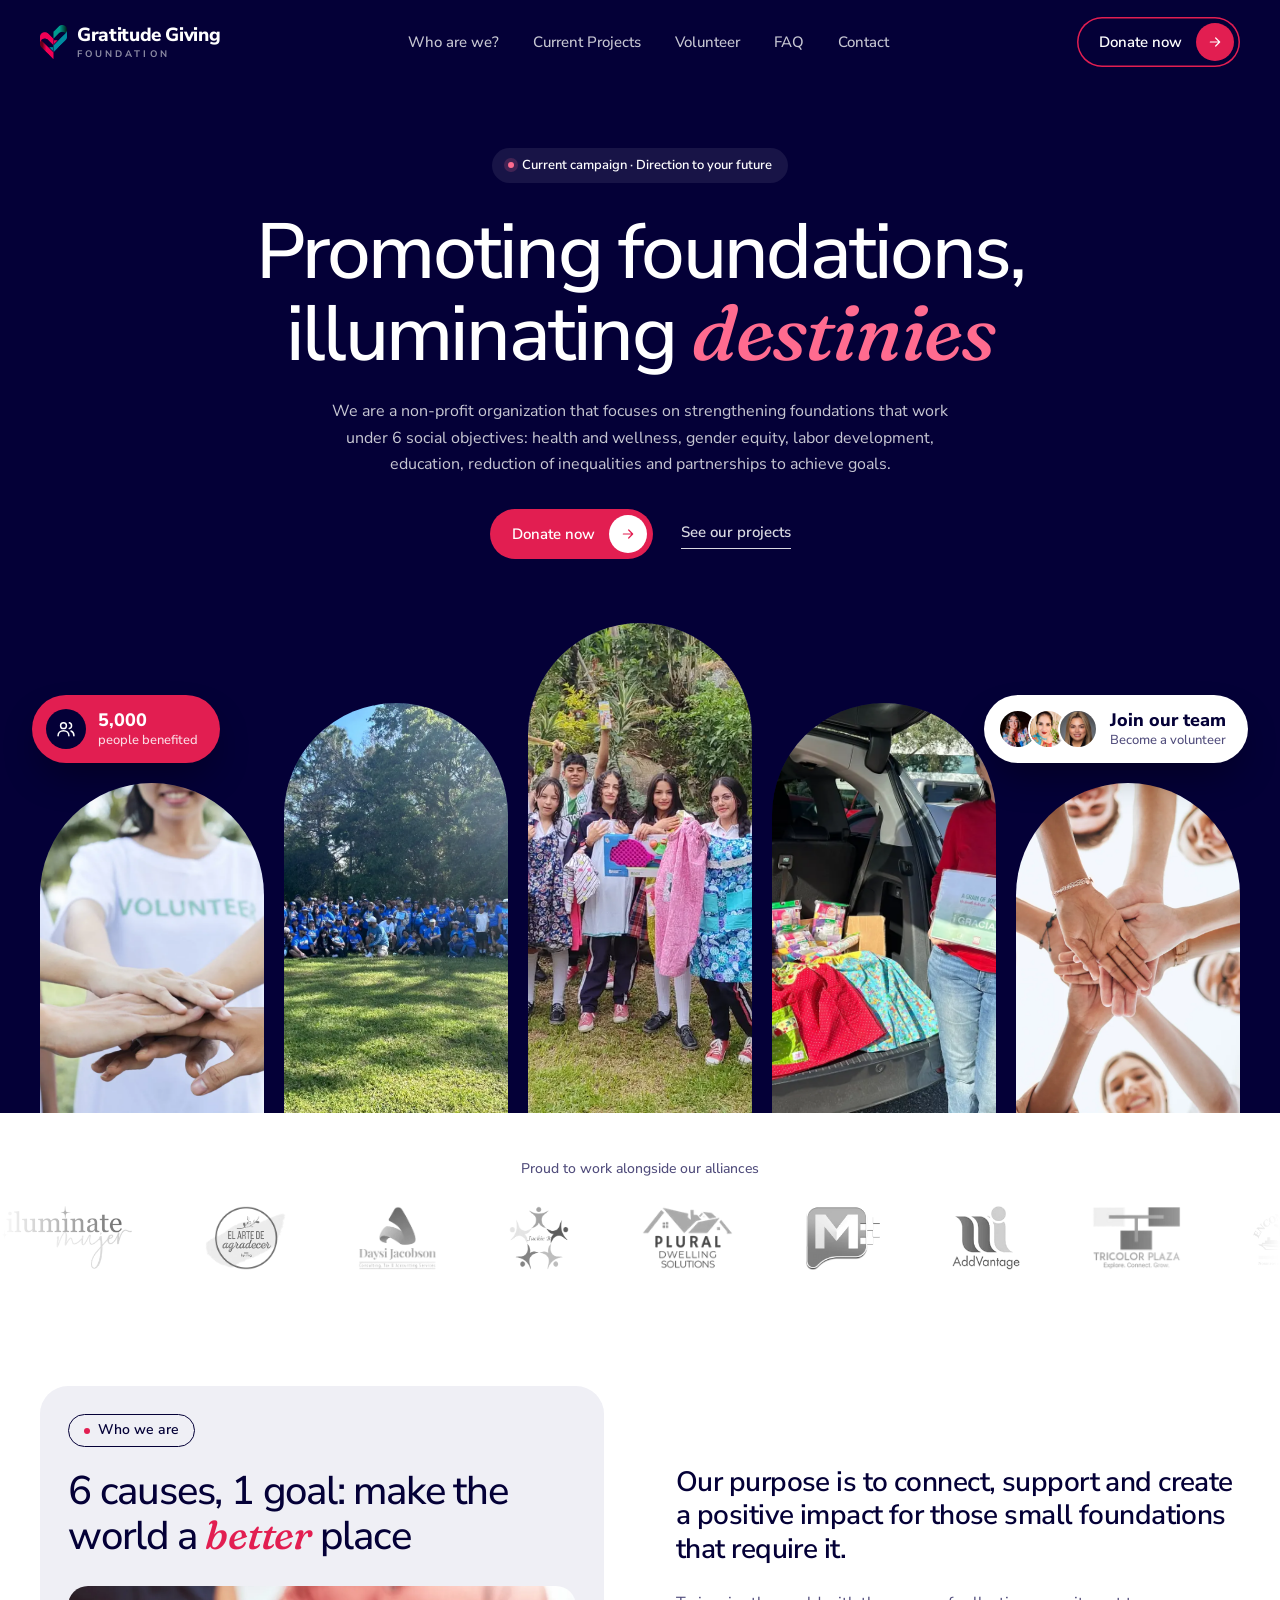
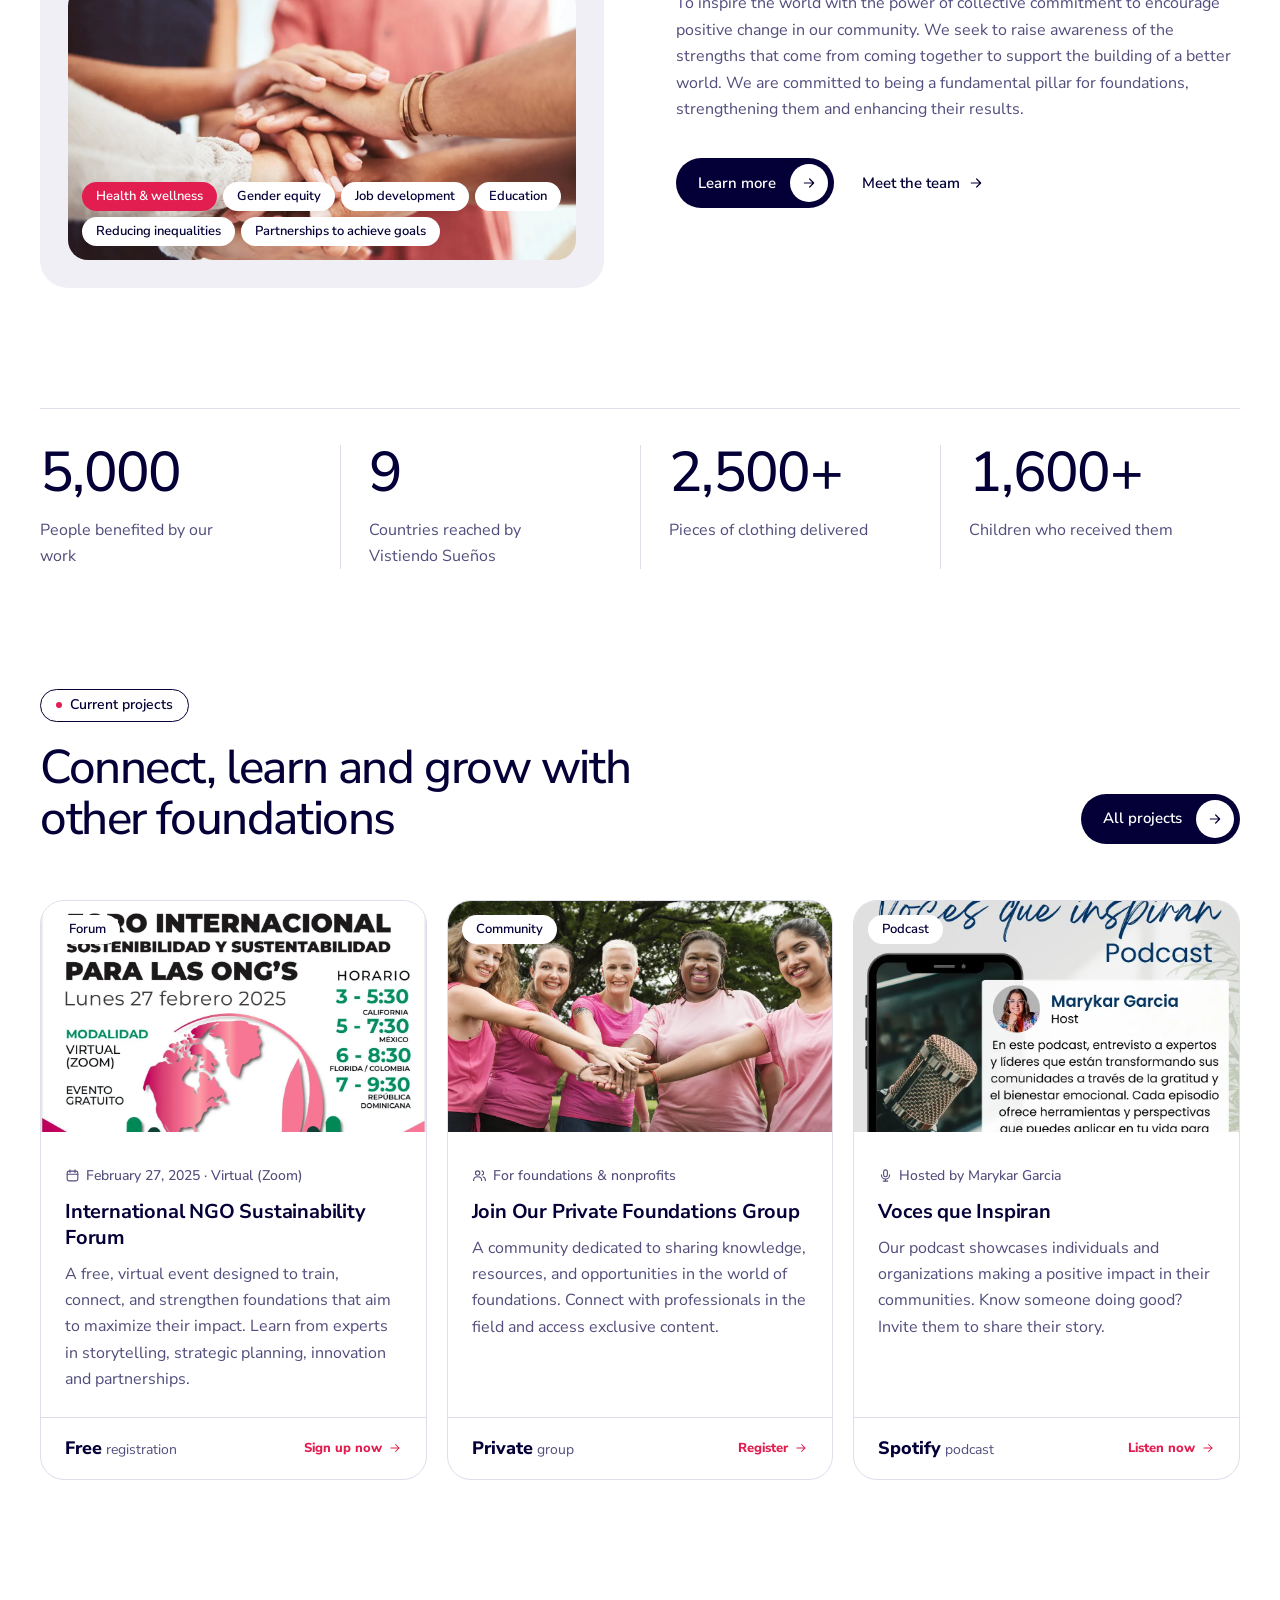
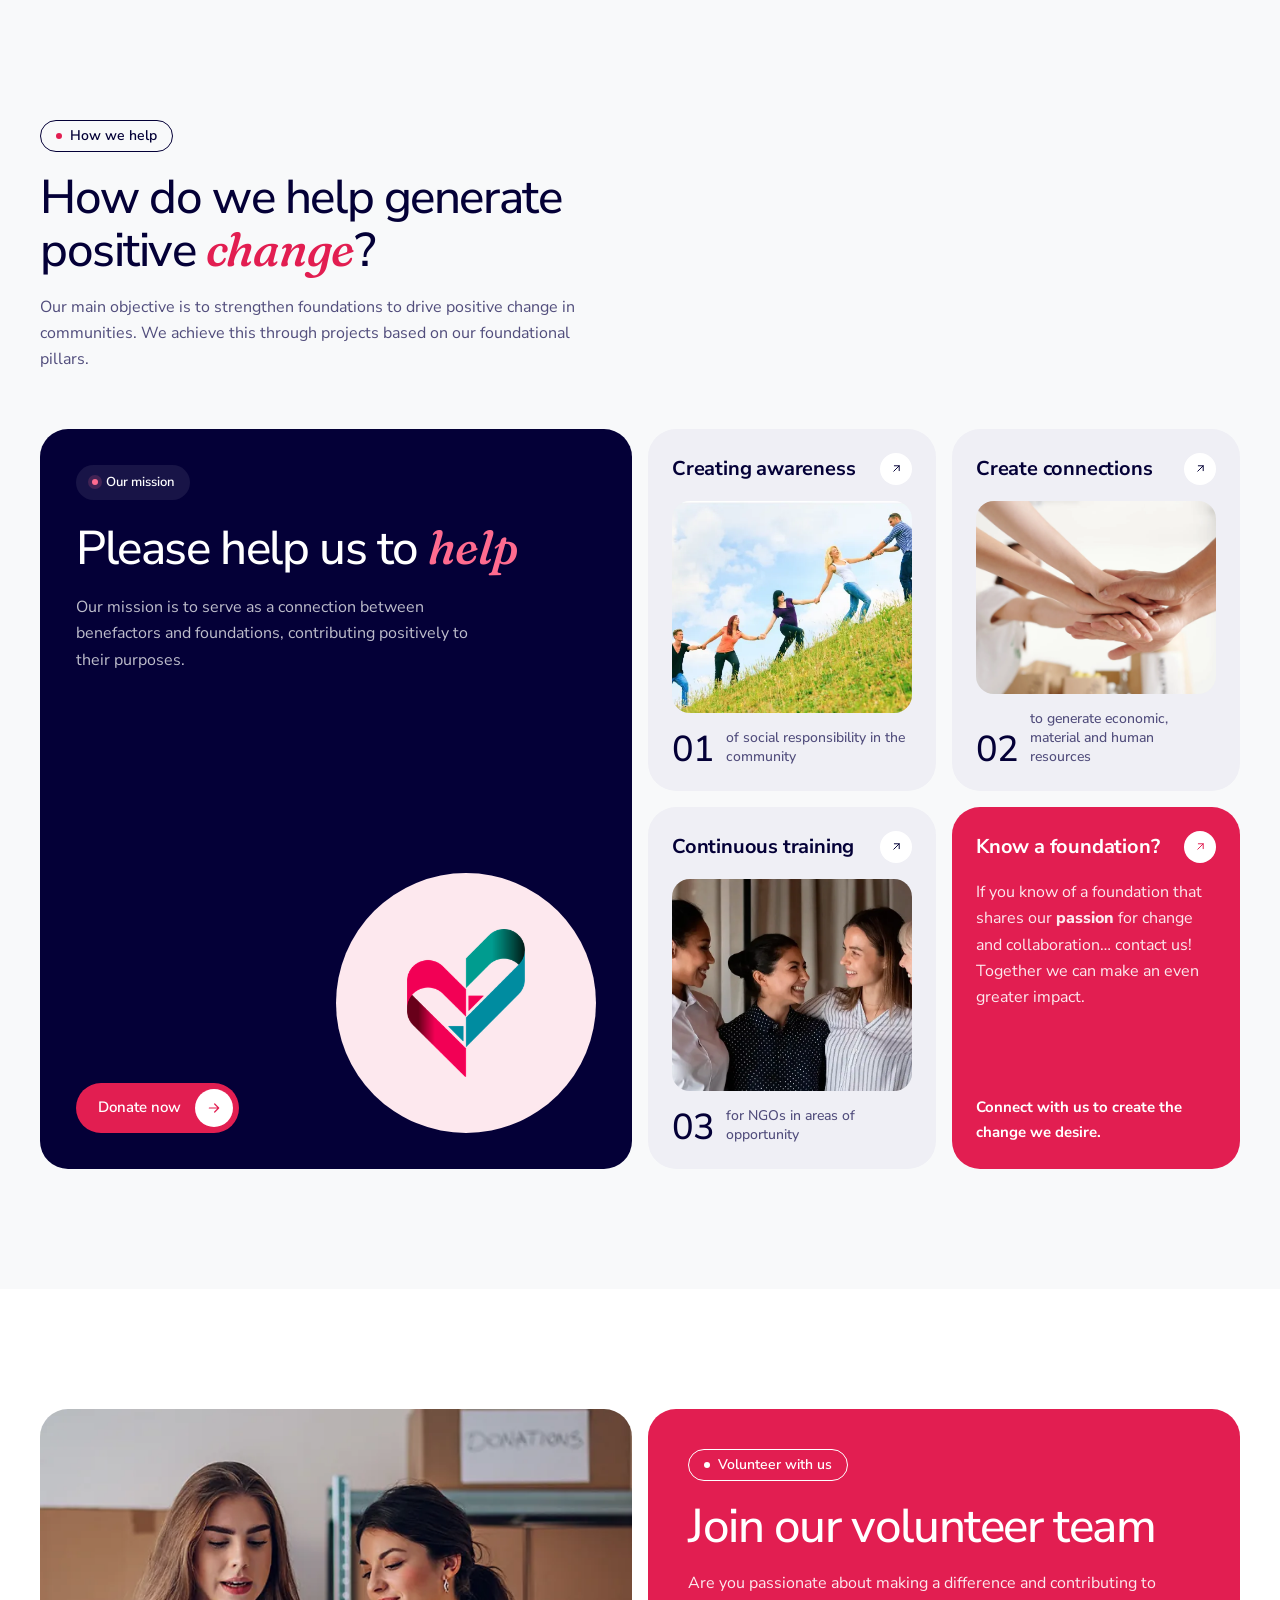
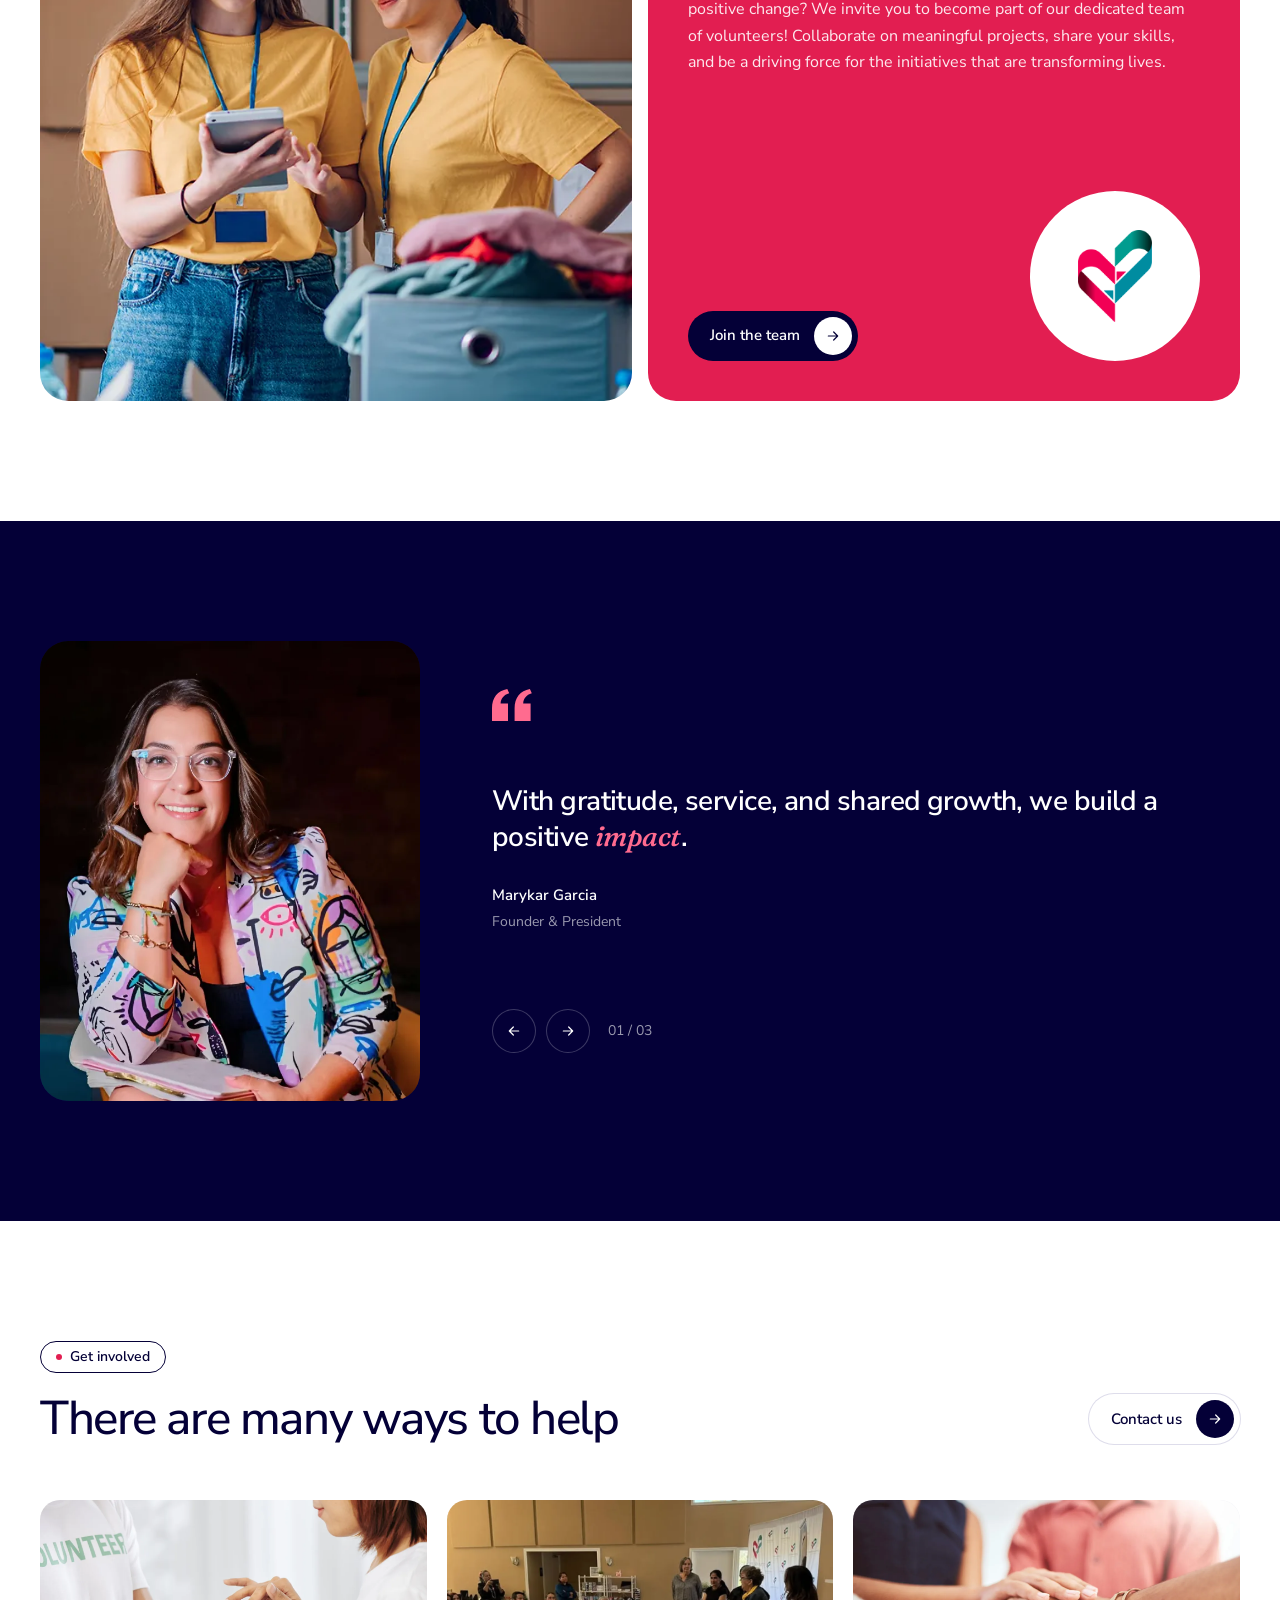
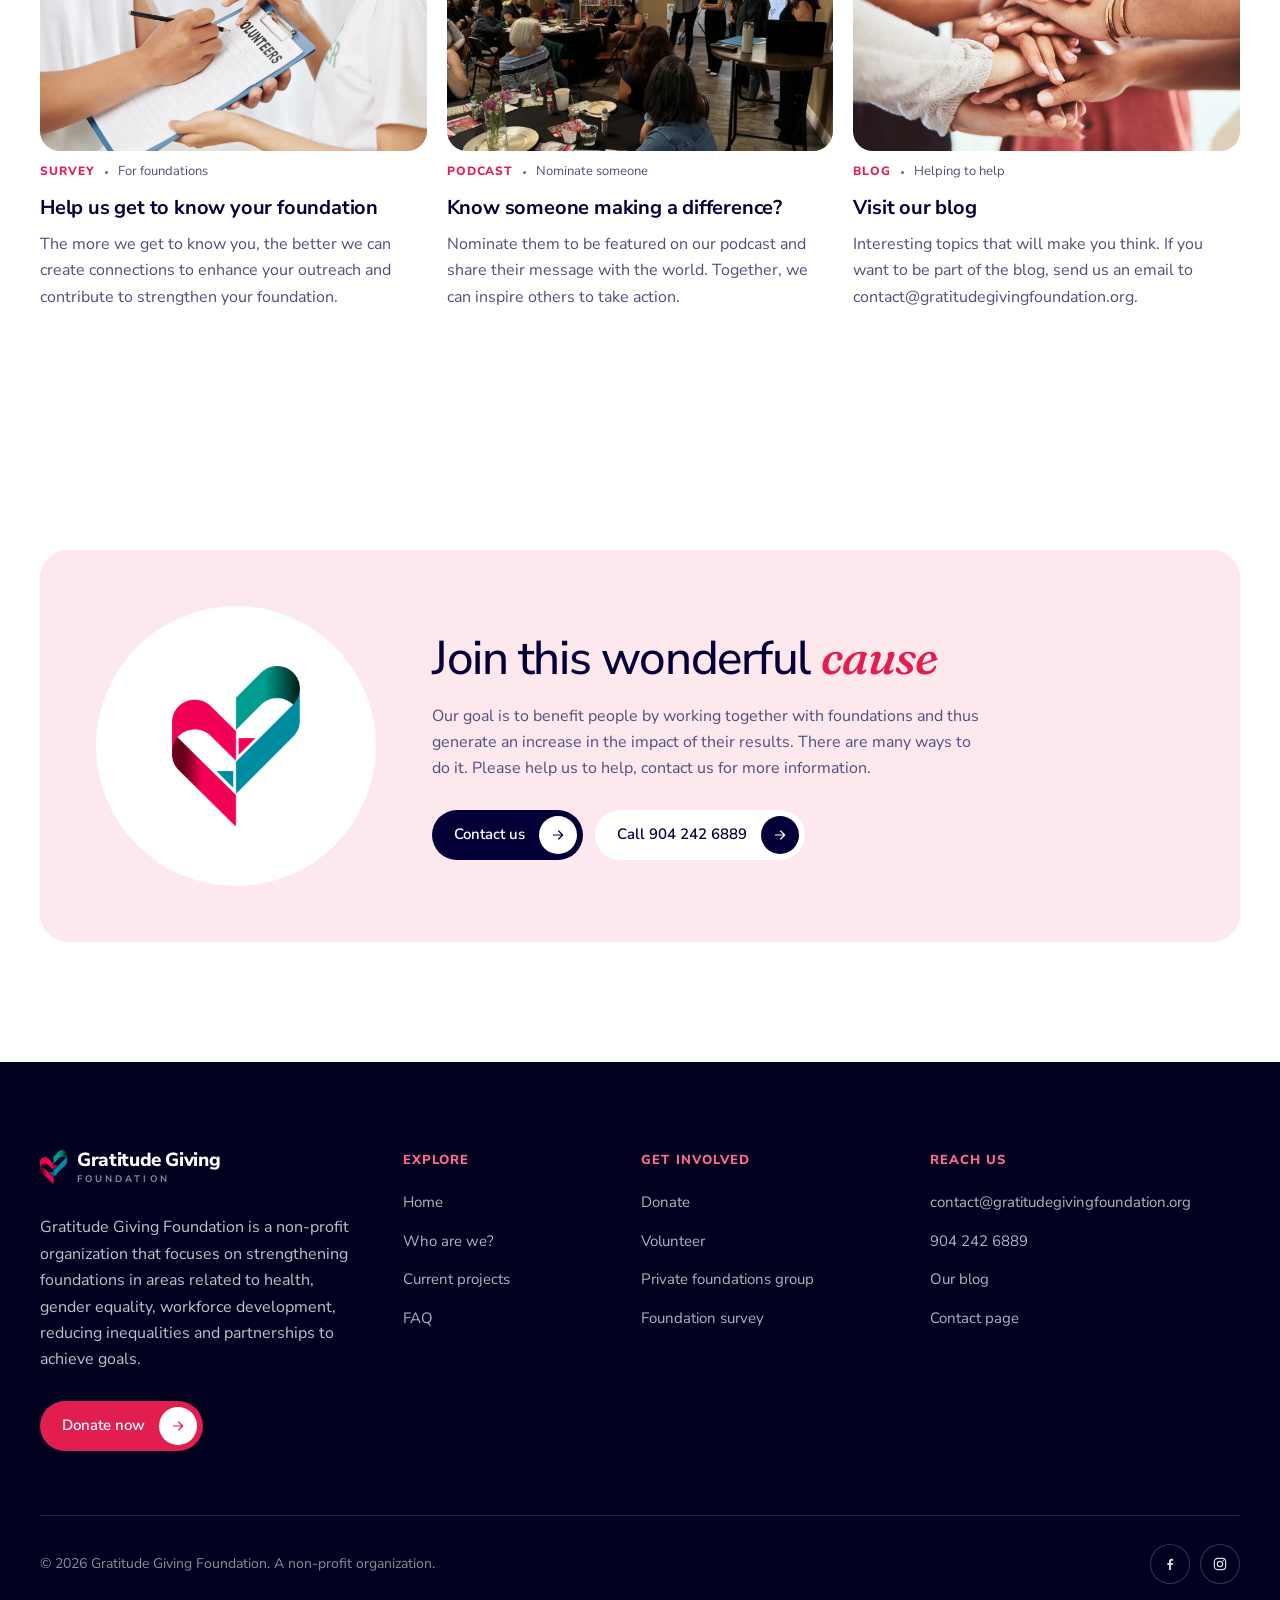
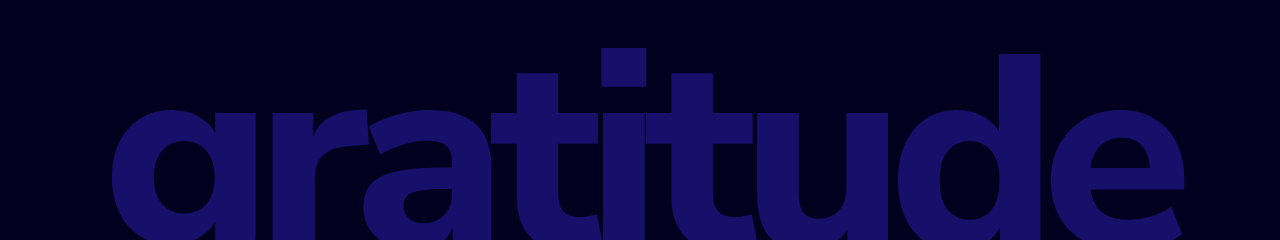
==== index.html @ 68499835 "Gratitude Giving Foundation website Static five-page site (home, who are we, current projects, FAQ, " ====
<!doctype html>
<html lang="en">
<head>
<meta charset="utf-8">
<meta name="viewport" content="width=device-width, initial-scale=1">
<title>Gratitude Giving Foundation — Promoting foundations, illuminating destinies</title>
<meta name="description" content="Gratitude Giving Foundation is a non-profit that strengthens foundations working in health, gender equity, labor development, education, reducing inequalities and partnerships.">
<meta name="theme-color" content="#040037">
<meta property="og:type" content="website">
<meta property="og:site_name" content="Gratitude Giving Foundation">
<meta property="og:title" content="Gratitude Giving Foundation — Promoting foundations, illuminating destinies">
<meta property="og:description" content="Gratitude Giving Foundation is a non-profit that strengthens foundations working in health, gender equity, labor development, education, reducing inequalities and partnerships.">
<link rel="icon" type="image/png" href="assets/img/favicon.png">
<link rel="preload" href="assets/fonts/nunito-sans-latin-wght-normal.woff2" as="font" type="font/woff2" crossorigin>
<link rel="stylesheet" href="assets/css/styles.css">
<script>document.documentElement.classList.add("js")</script>
</head>
<body>
<svg width="0" height="0" style="position:absolute" aria-hidden="true" focusable="false"><defs><symbol id="i-arrow" viewBox="0 0 24 24" fill="none" stroke="currentColor" stroke-width="1.8" stroke-linecap="round" stroke-linejoin="round"><path d="M5 12h14M13 6l6 6-6 6"/></symbol><symbol id="i-arrow-ur" viewBox="0 0 24 24" fill="none" stroke="currentColor" stroke-width="1.8" stroke-linecap="round" stroke-linejoin="round"><path d="M7 17 17 7M8 7h9v9"/></symbol><symbol id="i-pin" viewBox="0 0 24 24" fill="none" stroke="currentColor" stroke-width="1.8" stroke-linecap="round" stroke-linejoin="round"><path d="M12 21s-7-6.2-7-11.5A7 7 0 0 1 19 9.5C19 14.8 12 21 12 21z"/><circle cx="12" cy="9.5" r="2.5"/></symbol><symbol id="i-calendar" viewBox="0 0 24 24" fill="none" stroke="currentColor" stroke-width="1.8" stroke-linecap="round" stroke-linejoin="round"><rect x="3.5" y="5" width="17" height="15.5" rx="3"/><path d="M3.5 10h17M8 3v4M16 3v4"/></symbol><symbol id="i-users" viewBox="0 0 24 24" fill="none" stroke="currentColor" stroke-width="1.8" stroke-linecap="round" stroke-linejoin="round"><circle cx="9" cy="8" r="3.5"/><path d="M2.5 20c0-3.6 2.9-6 6.5-6s6.5 2.4 6.5 6"/><path d="M16 4.6a3.5 3.5 0 0 1 0 6.8M18 14.3c2.2.7 3.5 2.8 3.5 5.7"/></symbol><symbol id="i-mic" viewBox="0 0 24 24" fill="none" stroke="currentColor" stroke-width="1.8" stroke-linecap="round" stroke-linejoin="round"><rect x="9" y="3" width="6" height="11" rx="3"/><path d="M5.5 11a6.5 6.5 0 0 0 13 0M12 17.5V21M8.5 21h7"/></symbol><symbol id="i-mail" viewBox="0 0 24 24" fill="none" stroke="currentColor" stroke-width="1.8" stroke-linecap="round" stroke-linejoin="round"><rect x="3" y="5" width="18" height="14" rx="3"/><path d="m4 7 8 6 8-6"/></symbol><symbol id="i-phone" viewBox="0 0 24 24" fill="none" stroke="currentColor" stroke-width="1.8" stroke-linecap="round" stroke-linejoin="round"><path d="M5 4h3.5l1.8 4.5-2.3 1.4a11 11 0 0 0 6.1 6.1l1.4-2.3L20 15.5V19a2 2 0 0 1-2 2A16 16 0 0 1 3 6a2 2 0 0 1 2-2z"/></symbol><symbol id="i-facebook" viewBox="0 0 24 24" fill="none" stroke="currentColor" stroke-width="1.8" stroke-linecap="round" stroke-linejoin="round"><path fill="currentColor" stroke="none" d="M13.5 21v-7.5h2.6l.4-3h-3V8.6c0-.9.3-1.5 1.6-1.5h1.6V4.4c-.3 0-1.2-.1-2.3-.1-2.3 0-3.9 1.4-3.9 4v2.2H8v3h2.6V21h2.9z"/></symbol><symbol id="i-instagram" viewBox="0 0 24 24" fill="none" stroke="currentColor" stroke-width="1.8" stroke-linecap="round" stroke-linejoin="round"><rect x="3.5" y="3.5" width="17" height="17" rx="5"/><circle cx="12" cy="12" r="4"/><circle cx="17.2" cy="6.8" r="1" fill="currentColor" stroke="none"/></symbol><symbol id="i-menu" viewBox="0 0 24 24" fill="none" stroke="currentColor" stroke-width="1.8" stroke-linecap="round" stroke-linejoin="round"><path d="M4 7h16M4 12h16M4 17h16"/></symbol><symbol id="i-close" viewBox="0 0 24 24" fill="none" stroke="currentColor" stroke-width="1.8" stroke-linecap="round" stroke-linejoin="round"><path d="M6 6l12 12M18 6 6 18"/></symbol><symbol id="i-plus" viewBox="0 0 24 24" fill="none" stroke="currentColor" stroke-width="1.8" stroke-linecap="round" stroke-linejoin="round"><path d="M12 5v14M5 12h14"/></symbol><symbol id="i-megaphone" viewBox="0 0 24 24" fill="none" stroke="currentColor" stroke-width="1.8" stroke-linecap="round" stroke-linejoin="round"><path d="M4 10v4a1 1 0 0 0 1 1h2l5 4V5L7 9H5a1 1 0 0 0-1 1z"/><path d="M16 8.5a5 5 0 0 1 0 7M18.8 6a8.5 8.5 0 0 1 0 12"/></symbol><symbol id="i-link" viewBox="0 0 24 24" fill="none" stroke="currentColor" stroke-width="1.8" stroke-linecap="round" stroke-linejoin="round"><path d="M10 14a4.5 4.5 0 0 0 6.4 0l3-3a4.5 4.5 0 0 0-6.4-6.4l-1 1"/><path d="M14 10a4.5 4.5 0 0 0-6.4 0l-3 3a4.5 4.5 0 0 0 6.4 6.4l1-1"/></symbol><symbol id="i-cap" viewBox="0 0 24 24" fill="none" stroke="currentColor" stroke-width="1.8" stroke-linecap="round" stroke-linejoin="round"><path d="m2.5 9 9.5-4.5L21.5 9 12 13.5z"/><path d="M6.5 11v4.5c0 1.4 2.5 3 5.5 3s5.5-1.6 5.5-3V11M21.5 9v5"/></symbol><symbol id="i-clipboard" viewBox="0 0 24 24" fill="none" stroke="currentColor" stroke-width="1.8" stroke-linecap="round" stroke-linejoin="round"><rect x="5" y="4.5" width="14" height="16.5" rx="2.5"/><path d="M9 4.5V3.5h6v1M9 11h6M9 15h4"/></symbol><symbol id="i-globe" viewBox="0 0 24 24" fill="none" stroke="currentColor" stroke-width="1.8" stroke-linecap="round" stroke-linejoin="round"><circle cx="12" cy="12" r="9"/><path d="M3 12h18M12 3c2.5 2.6 3.7 5.6 3.7 9s-1.2 6.4-3.7 9c-2.5-2.6-3.7-5.6-3.7-9S9.5 5.6 12 3z"/></symbol><symbol id="i-heart" viewBox="0 0 24 24" fill="none" stroke="currentColor" stroke-width="1.8" stroke-linecap="round" stroke-linejoin="round"><path d="M12 20s-7.5-4.6-7.5-10.2A4.3 4.3 0 0 1 12 7.2a4.3 4.3 0 0 1 7.5 2.6C19.5 15.4 12 20 12 20z"/></symbol><symbol id="i-quote" viewBox="0 0 40 32"><path fill="currentColor" d="M0 32V19.2C0 8.5 5.6 1.9 15.3 0l1.9 4.3C11.6 6 8.9 9.6 8.6 14.4H16V32H0zm22.6 0V19.2C22.6 8.5 28.2 1.9 37.9 0l1.9 4.3c-5.6 1.7-8.3 5.3-8.6 10.1h7.4V32H22.6z"/></symbol></defs></svg>
<a class="skip-link" href="#main">Skip to content</a>
<header class="nav">
  <div class="wrap">
    <a class="brand" href="index.html" aria-label="Gratitude Giving Foundation — home">
      <img src="assets/img/heart.png" alt="" width="27" height="34">
      <span class="brand-name">Gratitude Giving<small>Foundation</small></span>
    </a>
    <nav class="nav-links" aria-label="Main">
      <a href="about.html">Who are we?</a>
      <a href="projects.html">Current Projects</a>
      <a href="index.html#volunteer">Volunteer</a>
      <a href="faq.html">FAQ</a>
      <a href="contact.html">Contact</a>
    </nav>
    <div class="nav-cta">
      <a class="btn btn--outline" href="https://www.paypal.com/donate/?hosted_button_id=548SL7CG4H2UJ" target="_blank" rel="noopener">Donate now<span class="ico"><svg class="i" aria-hidden="true"><use href="#i-arrow"/></svg></span></a>
      <button class="menu-btn" type="button" aria-expanded="false" aria-controls="mobile-menu" aria-label="Open menu"><svg class="i i-menu" aria-hidden="true"><use href="#i-menu"/></svg><svg class="i i-close" aria-hidden="true"><use href="#i-close"/></svg></button>
    </div>
  </div>
  <nav class="mobile-menu" id="mobile-menu" aria-label="Mobile">
    <a href="index.html" aria-current="page">Home</a>
    <a href="about.html">Who are we?</a>
      <a href="projects.html">Current Projects</a>
      <a href="index.html#volunteer">Volunteer</a>
      <a href="faq.html">FAQ</a>
      <a href="contact.html">Contact</a>
    <a class="btn btn--crimson" href="https://www.paypal.com/donate/?hosted_button_id=548SL7CG4H2UJ" target="_blank" rel="noopener">Donate now<span class="ico"><svg class="i" aria-hidden="true"><use href="#i-arrow"/></svg></span></a>
  </nav>
</header>
<main id="main">

  <!-- ============ HERO ============ -->
  <section class="hero">
    <div class="wrap">
      <a class="pill pill--dark" href="projects.html#direction" data-reveal>Current campaign · Direction to your future</a>
      <h1 class="h1" data-reveal="d1">Promoting foundations, illuminating <span class="em">destinies</span></h1>
      <p class="hero-sub" data-reveal="d2">We are a non-profit organization that focuses on strengthening foundations that work under 6 social objectives: health and wellness, gender equity, labor development, education, reduction of inequalities and partnerships to achieve goals.</p>
      <div class="hero-ctas" data-reveal="d3">
        <a class="btn btn--crimson" href="https://www.paypal.com/donate/?hosted_button_id=548SL7CG4H2UJ" target="_blank" rel="noopener">Donate now<span class="ico"><svg class="i" aria-hidden="true"><use href="#i-arrow"/></svg></span></a>
        <a class="link-u" href="projects.html">See our projects</a>
      </div>

      <div class="arches">
        <div class="arch"><img src="assets/img/mission-2.webp" alt="Volunteers joining hands" style="object-position:55% center"></div>
        <div class="arch"><img src="assets/img/community.webp" alt="Gratitude Giving community gathering outdoors" style="object-position:52% 60%"></div>
        <div class="arch"><img src="assets/img/vistiendo.webp" alt="Children in new dresses from the Vistiendo Sueños project" style="object-position:47% center"></div>
        <div class="arch"><img src="assets/img/vistiendo-2.webp" alt="Volunteer delivering donated clothing" style="object-position:72% center"></div>
        <div class="arch"><img src="assets/img/team-hands.webp" alt="Hands joined together in support" style="object-position:50% center"></div>
        <div class="chip chip--left">
          <span class="chip-ico"><svg class="i" aria-hidden="true"><use href="#i-users"/></svg></span>
          <div class="chip-txt"><b>5,000</b><span>people benefited</span></div>
        </div>
        <a class="chip chip--right" href="#volunteer">
          <span class="avatars">
            <img src="assets/img/team/marykar-garcia.webp" alt="" width="40" height="40">
            <img src="assets/img/team/vanezza-reyes.webp" alt="" width="40" height="40">
            <img src="assets/img/team/patricia-tusanotte.webp" alt="" width="40" height="40">
          </span>
          <div class="chip-txt"><b>Join our team</b><span>Become a volunteer</span></div>
        </a>
      </div>
    </div>
  </section>

  <!-- ============ ALLIANCES ============ -->
  <section class="logos" aria-label="Our alliances">
    <div class="wrap"><p>Proud to work alongside our alliances</p></div>
    <div class="marquee">
      <div class="marquee-track">
        <img src="assets/img/logos/iluminate-mujer.webp" alt="Iluminate Mujer" class="" loading="lazy"><img src="assets/img/logos/el-arte-de-agradecer.webp" alt="El Arte de Agradecer" class="" loading="lazy"><img src="assets/img/logos/daysi-jacobson.webp" alt="Daysi Jacobson Consulting, Tax & Accounting Services" class="" loading="lazy"><img src="assets/img/logos/jackie-b.webp" alt="Jackie B" class="" loading="lazy"><img src="assets/img/logos/plural-dwelling.webp" alt="Plural Dwelling Solutions" class="" loading="lazy"><img src="assets/img/logos/metabyte.webp" alt="Metabyte" class="" loading="lazy"><img src="assets/img/logos/addvantage.webp" alt="AddVantage" class="" loading="lazy"><img src="assets/img/logos/tricolor-plaza.webp" alt="Tricolor Plaza" class="" loading="lazy"><img src="assets/img/logos/encomiendas-latinas.webp" alt="Encomiendas Latinas Jacksonville" class="wide" loading="lazy"><img src="assets/img/logos/iluminate-mujer.webp" alt="" class="" loading="lazy" aria-hidden="true"><img src="assets/img/logos/el-arte-de-agradecer.webp" alt="" class="" loading="lazy" aria-hidden="true"><img src="assets/img/logos/daysi-jacobson.webp" alt="" class="" loading="lazy" aria-hidden="true"><img src="assets/img/logos/jackie-b.webp" alt="" class="" loading="lazy" aria-hidden="true"><img src="assets/img/logos/plural-dwelling.webp" alt="" class="" loading="lazy" aria-hidden="true"><img src="assets/img/logos/metabyte.webp" alt="" class="" loading="lazy" aria-hidden="true"><img src="assets/img/logos/addvantage.webp" alt="" class="" loading="lazy" aria-hidden="true"><img src="assets/img/logos/tricolor-plaza.webp" alt="" class="" loading="lazy" aria-hidden="true"><img src="assets/img/logos/encomiendas-latinas.webp" alt="" class="wide" loading="lazy" aria-hidden="true">
      </div>
    </div>
  </section>

  <!-- ============ WHO WE ARE ============ -->
  <section class="about">
    <div class="wrap about-grid">
      <div class="about-card" data-reveal>
        <span class="pill">Who we are</span>
        <h2 class="h3">6 causes, 1 goal: make the world a <span class="em">better</span> place</h2>
        <div class="media">
          <img src="assets/img/hands.webp" alt="Diverse hands stacked together" loading="lazy">
          <div class="tags">
            <span class="tag tag--accent">Health &amp; wellness</span>
            <span class="tag">Gender equity</span>
            <span class="tag">Job development</span>
            <span class="tag">Education</span>
            <span class="tag">Reducing inequalities</span>
            <span class="tag">Partnerships to achieve goals</span>
          </div>
        </div>
      </div>
      <div class="about-copy" data-reveal="d1">
        <p class="lead">Our purpose is to connect, support and create a positive impact for those small foundations that require it.</p>
        <p class="muted">To inspire the world with the power of collective commitment to encourage positive change in our community. We seek to raise awareness of the strengths that come from coming together to support the building of a better world. We are committed to being a fundamental pillar for foundations, strengthening them and enhancing their results.</p>
        <div class="btn-row">
          <a class="btn btn--dark" href="about.html">Learn more<span class="ico"><svg class="i" aria-hidden="true"><use href="#i-arrow"/></svg></span></a>
          <a class="link-arrow" href="about.html#team">Meet the team <svg class="i" aria-hidden="true"><use href="#i-arrow"/></svg></a>
        </div>
      </div>
    </div>
  </section>

  <!-- ============ STATS ============ -->
  <section class="sec sec--top0" aria-label="Our impact">
    <div class="wrap">
      <div class="stats" data-reveal>
        <div class="stat"><b>5,000</b><span>People benefited by our work</span></div>
        <div class="stat"><b>9</b><span>Countries reached by Vistiendo Sueños</span></div>
        <div class="stat"><b>2,500+</b><span>Pieces of clothing delivered</span></div>
        <div class="stat"><b>1,600+</b><span>Children who received them</span></div>
      </div>
    </div>
  </section>

  <!-- ============ CURRENT PROJECTS ============ -->
  <section class="sec sec--top0">
    <div class="wrap">
      <div class="sec-head">
        <div data-reveal>
          <span class="pill">Current projects</span>
          <h2 class="h2">Connect, learn and grow with other foundations</h2>
        </div>
        <a class="btn btn--dark" href="projects.html" data-reveal="d1">All projects<span class="ico"><svg class="i" aria-hidden="true"><use href="#i-arrow"/></svg></span></a>
      </div>
      <div class="cards">
        <a class="card" href="https://us02web.zoom.us/meeting/register/dUWKzT0_QDy-rcUtw5bnug" target="_blank" rel="noopener" data-reveal>
          <div class="card-media"><img src="assets/img/forum.webp" alt="International NGO Sustainability Forum poster" loading="lazy" style="object-position:center top"><span class="tag">Forum</span></div>
          <div class="card-body">
            <p class="card-meta"><svg class="i" aria-hidden="true"><use href="#i-calendar"/></svg> February 27, 2025 · Virtual (Zoom)</p>
            <h3>International NGO Sustainability Forum</h3>
            <p>A free, virtual event designed to train, connect, and strengthen foundations that aim to maximize their impact. Learn from experts in storytelling, strategic planning, innovation and partnerships.</p>
          </div>
          <div class="card-foot"><span><b>Free</b><small>registration</small></span><span class="go">Sign up now <svg class="i" aria-hidden="true"><use href="#i-arrow"/></svg></span></div>
        </a>
        <a class="card" href="https://www.facebook.com/share/g/SJaUvNi9jvcfVFg1/" target="_blank" rel="noopener" data-reveal="d1">
          <div class="card-media"><img src="assets/img/private-group.webp" alt="Women in pink joining hands" loading="lazy"><span class="tag">Community</span></div>
          <div class="card-body">
            <p class="card-meta"><svg class="i" aria-hidden="true"><use href="#i-users"/></svg> For foundations &amp; nonprofits</p>
            <h3>Join Our Private Foundations Group</h3>
            <p>A community dedicated to sharing knowledge, resources, and opportunities in the world of foundations. Connect with professionals in the field and access exclusive content.</p>
          </div>
          <div class="card-foot"><span><b>Private</b><small>group</small></span><span class="go">Register <svg class="i" aria-hidden="true"><use href="#i-arrow"/></svg></span></div>
        </a>
        <a class="card" href="https://podcasters.spotify.com/pod/show/el-arte-de-agradecer/episodes/Proposito-de-Vida-e2j1njt" target="_blank" rel="noopener" data-reveal="d2">
          <div class="card-media"><img src="assets/img/podcast.webp" alt="Voces que inspiran podcast cover with host Marykar Garcia" loading="lazy" style="object-position:center 30%"><span class="tag">Podcast</span></div>
          <div class="card-body">
            <p class="card-meta"><svg class="i" aria-hidden="true"><use href="#i-mic"/></svg> Hosted by Marykar Garcia</p>
            <h3>Voces que Inspiran</h3>
            <p>Our podcast showcases individuals and organizations making a positive impact in their communities. Know someone doing good? Invite them to share their story.</p>
          </div>
          <div class="card-foot"><span><b>Spotify</b><small>podcast</small></span><span class="go">Listen now <svg class="i" aria-hidden="true"><use href="#i-arrow"/></svg></span></div>
        </a>
      </div>
    </div>
  </section>

  <!-- ============ HOW WE HELP (bento) ============ -->
  <section class="sec sec--soft">
    <div class="wrap">
      <div class="sec-head">
        <div data-reveal>
          <span class="pill">How we help</span>
          <h2 class="h2">How do we help generate positive <span class="em">change</span>?</h2>
          <p>Our main objective is to strengthen foundations to drive positive change in communities. We achieve this through projects based on our foundational pillars.</p>
        </div>
        <a class="btn btn--dark" href="projects.html" data-reveal="d1">Current projects<span class="ico"><svg class="i" aria-hidden="true"><use href="#i-arrow"/></svg></span></a>
      </div>
      <div class="bento">
        <div class="panel" data-reveal>
          <span class="pill pill--dark" style="align-self:flex-start">Our mission</span>
          <h3 class="h2">Please help us to <span class="em">help</span></h3>
          <p>Our mission is to serve as a connection between benefactors and foundations, contributing positively to their purposes.</p>
          <a class="btn btn--crimson" href="https://www.paypal.com/donate/?hosted_button_id=548SL7CG4H2UJ" target="_blank" rel="noopener">Donate now<span class="ico"><svg class="i" aria-hidden="true"><use href="#i-arrow"/></svg></span></a>
          <div class="panel-circle"><img src="assets/img/heart.png" alt="" loading="lazy"></div>
        </div>
        <div class="tiles">
          <a class="tile" href="about.html#pillars" data-reveal="d1">
            <div class="tile-top"><h3>Creating awareness</h3><span class="tile-arrow"><svg class="i" aria-hidden="true"><use href="#i-arrow-ur"/></svg></span></div>
            <div class="tile-media"><img src="assets/img/pillar-awareness.webp" alt="People helping each other up a hill" loading="lazy"></div>
            <div class="tile-foot"><b>01</b><span>of social responsibility in the community</span></div>
          </a>
          <a class="tile" href="about.html#pillars" data-reveal="d2">
            <div class="tile-top"><h3>Create connections</h3><span class="tile-arrow"><svg class="i" aria-hidden="true"><use href="#i-arrow-ur"/></svg></span></div>
            <div class="tile-media"><img src="assets/img/purpose.webp" alt="Volunteers stacking hands" loading="lazy"></div>
            <div class="tile-foot"><b>02</b><span>to generate economic, material and human resources</span></div>
          </a>
          <a class="tile" href="about.html#pillars" data-reveal="d1">
            <div class="tile-top"><h3>Continuous training</h3><span class="tile-arrow"><svg class="i" aria-hidden="true"><use href="#i-arrow-ur"/></svg></span></div>
            <div class="tile-media"><img src="assets/img/pillar-training.webp" alt="Women talking together" loading="lazy" style="object-position:40% center"></div>
            <div class="tile-foot"><b>03</b><span>for NGOs in areas of opportunity</span></div>
          </a>
          <a class="tile tile--accent" href="contact.html" data-reveal="d2">
            <div class="tile-top"><h3>Know a foundation?</h3><span class="tile-arrow"><svg class="i" aria-hidden="true"><use href="#i-arrow-ur"/></svg></span></div>
            <p>If you know of a foundation that shares our <strong>passion</strong> for change and collaboration… contact us! Together we can make an even greater impact.</p>
            <div class="tile-foot">Connect with us to create the change we desire.</div>
          </a>
        </div>
      </div>
    </div>
  </section>

  <!-- ============ VOLUNTEER ============ -->
  <section class="sec" id="volunteer">
    <div class="wrap split">
      <div class="split-media" data-reveal><img src="assets/img/volunteer.webp" alt="Two volunteers reviewing donations on a tablet" loading="lazy"></div>
      <div class="split-card" data-reveal="d1">
        <span class="pill pill--white" style="align-self:flex-start">Volunteer with us</span>
        <h2 class="h2">Join our volunteer team</h2>
        <p>Are you passionate about making a difference and contributing to positive change? We invite you to become part of our dedicated team of volunteers! Collaborate on meaningful projects, share your skills, and be a driving force for the initiatives that are transforming lives.</p>
        <div class="split-foot">
          <a class="btn btn--dark" href="https://forms.gle/Y9TBG8KcfwNpag8e8" target="_blank" rel="noopener">Join the team<span class="ico"><svg class="i" aria-hidden="true"><use href="#i-arrow"/></svg></span></a>
          <div class="split-circle"><img src="assets/img/heart.png" alt="" loading="lazy"></div>
        </div>
      </div>
    </div>
  </section>

  <!-- ============ QUOTES ============ -->
  <section class="quotes" data-quotes aria-roledescription="carousel" aria-label="Words from our community">
    <div class="wrap quote-grid">
      <div class="quote-photo" data-reveal>
        <img src="assets/img/team/marykar-garcia.webp" alt="Marykar Garcia" loading="lazy" class="is-active">
        <img src="assets/img/team-hands.webp" alt="" loading="lazy" style="object-position:30% center">
        <img src="assets/img/private-group.webp" alt="" loading="lazy" style="object-position:62% center">
      </div>
      <div data-reveal="d1">
        <svg class="qmark" aria-hidden="true"><use href="#i-quote"/></svg>
        <div class="quote-slides" aria-live="polite">
          <figure class="quote-slide is-active">
            <blockquote>With gratitude, service, and shared growth, we build a positive <span class="em">impact</span>.</blockquote>
            <figcaption class="quote-who"><b>Marykar Garcia</b><span>Founder &amp; President</span></figcaption>
          </figure>
          <figure class="quote-slide">
            <blockquote>I am so convinced that when people come together they create <span class="em">great things</span>.</blockquote>
            <figcaption class="quote-who"><b>Gratitude Giving Foundation</b><span>Our community</span></figcaption>
          </figure>
          <figure class="quote-slide">
            <blockquote>I am passionate about serving my community, and something that makes me very aware is knowing statistics like those of the WHO that share that <span class="em">1 in 3 women</span> are abused (emotionally and/or physically) at some point in their lives.</blockquote>
            <figcaption class="quote-who"><b>Gratitude Giving Foundation</b><span>Our community</span></figcaption>
          </figure>
        </div>
        <div class="quote-ctrl">
          <button class="prev" type="button" aria-label="Previous quote"><svg class="i" aria-hidden="true"><use href="#i-arrow"/></svg></button>
          <button class="next" type="button" aria-label="Next quote"><svg class="i" aria-hidden="true"><use href="#i-arrow"/></svg></button>
          <span class="quote-count">01 / 03</span>
        </div>
      </div>
    </div>
  </section>

  <!-- ============ GET INVOLVED ============ -->
  <section class="sec" id="get-involved">
    <div class="wrap">
      <div class="sec-head">
        <div data-reveal>
          <span class="pill">Get involved</span>
          <h2 class="h2">There are many ways to help</h2>
        </div>
        <a class="btn btn--light" style="box-shadow:0 0 0 1px var(--line)" href="contact.html" data-reveal="d1">Contact us<span class="ico"><svg class="i" aria-hidden="true"><use href="#i-arrow"/></svg></span></a>
      </div>
      <div class="stories">
        <a class="story" href="https://docs.google.com/forms/d/e/1FAIpQLSfGZtvj_LeOwi6yWv8tR_2fav7ogoVAl5sz-33LPN9RQP3p4w/viewform" target="_blank" rel="noopener" data-reveal>
          <div class="story-media"><img src="assets/img/mission-1.webp" alt="Volunteer filling in a form" loading="lazy"></div>
          <p class="story-meta"><b>Survey</b><i></i>For foundations</p>
          <h3>Help us get to know your foundation</h3>
          <p>The more we get to know you, the better we can create connections to enhance your outreach and contribute to strengthen your foundation.</p>
        </a>
        <a class="story" href="https://forms.gle/TEiTPrCjTV9yak5c9" target="_blank" rel="noopener" data-reveal="d1">
          <div class="story-media"><img src="assets/img/bingo-2.webp" alt="Guests at a Gratitude Giving community event" loading="lazy"></div>
          <p class="story-meta"><b>Podcast</b><i></i>Nominate someone</p>
          <h3>Know someone making a difference?</h3>
          <p>Nominate them to be featured on our podcast and share their message with the world. Together, we can inspire others to take action.</p>
        </a>
        <a class="story" href="https://gratitudegivingfoundation.blogspot.com" target="_blank" rel="noopener" data-reveal="d2">
          <div class="story-media"><img src="assets/img/hands.webp" alt="Hands joined together" loading="lazy" style="object-position:center 40%"></div>
          <p class="story-meta"><b>Blog</b><i></i>Helping to help</p>
          <h3>Visit our blog</h3>
          <p>Interesting topics that will make you think. If you want to be part of the blog, send us an email to contact@gratitudegivingfoundation.org.</p>
        </a>
      </div>
    </div>
  </section>

  <!-- ============ CTA ============ -->
  <section class="cta-wrap sec--top0">
    <div class="wrap">
      <div class="cta" data-reveal>
        <div class="cta-circle"><img src="assets/img/heart.png" alt="" loading="lazy"></div>
        <div>
          <h2 class="h2">Join this wonderful <span class="em">cause</span></h2>
          <p>Our goal is to benefit people by working together with foundations and thus generate an increase in the impact of their results. There are many ways to do it. Please help us to help, contact us for more information.</p>
          <div class="btn-row">
            <a class="btn btn--dark" href="contact.html">Contact us<span class="ico"><svg class="i" aria-hidden="true"><use href="#i-arrow"/></svg></span></a>
            <a class="btn btn--light" href="tel:+19042426889">Call 904 242 6889<span class="ico"><svg class="i" aria-hidden="true"><use href="#i-arrow"/></svg></span></a>
          </div>
        </div>
      </div>
    </div>
  </section>

</main>
<footer class="footer">
  <div class="wrap">
    <div class="foot-grid">
      <div class="foot-brand">
        <a class="brand" href="index.html" aria-label="Gratitude Giving Foundation — home">
      <img src="assets/img/heart.png" alt="" width="27" height="34">
      <span class="brand-name">Gratitude Giving<small>Foundation</small></span>
    </a>
        <p>Gratitude Giving Foundation is a non-profit organization that focuses on strengthening foundations in areas related to health, gender equality, workforce development, reducing inequalities and partnerships to achieve goals.</p>
        <a class="btn btn--crimson" href="https://www.paypal.com/donate/?hosted_button_id=548SL7CG4H2UJ" target="_blank" rel="noopener">Donate now<span class="ico"><svg class="i" aria-hidden="true"><use href="#i-arrow"/></svg></span></a>
      </div>
      <div class="foot-col">
        <h4>Explore</h4>
        <ul>
          <li><a href="index.html">Home</a></li>
          <li><a href="about.html">Who are we?</a></li>
          <li><a href="projects.html">Current projects</a></li>
          <li><a href="faq.html">FAQ</a></li>
        </ul>
      </div>
      <div class="foot-col">
        <h4>Get involved</h4>
        <ul>
          <li><a href="https://www.paypal.com/donate/?hosted_button_id=548SL7CG4H2UJ" target="_blank" rel="noopener">Donate</a></li>
          <li><a href="https://forms.gle/Y9TBG8KcfwNpag8e8" target="_blank" rel="noopener">Volunteer</a></li>
          <li><a href="https://www.facebook.com/share/g/SJaUvNi9jvcfVFg1/" target="_blank" rel="noopener">Private foundations group</a></li>
          <li><a href="https://docs.google.com/forms/d/e/1FAIpQLSfGZtvj_LeOwi6yWv8tR_2fav7ogoVAl5sz-33LPN9RQP3p4w/viewform" target="_blank" rel="noopener">Foundation survey</a></li>
        </ul>
      </div>
      <div class="foot-col">
        <h4>Reach us</h4>
        <ul>
          <li><a href="mailto:contact@gratitudegivingfoundation.org">contact@gratitudegivingfoundation.org</a></li>
          <li><a href="tel:+19042426889">904 242 6889</a></li>
          <li><a href="https://gratitudegivingfoundation.blogspot.com" target="_blank" rel="noopener">Our blog</a></li>
          <li><a href="contact.html">Contact page</a></li>
        </ul>
      </div>
    </div>
    <div class="foot-bottom">
      <p>© <span data-year>2026</span> Gratitude Giving Foundation. A non-profit organization.</p>
      <div class="socials">
        <a href="https://www.facebook.com/profile.php?id=61553736123430" target="_blank" rel="noopener" aria-label="Facebook"><svg class="i" aria-hidden="true"><use href="#i-facebook"/></svg></a>
        <a href="https://www.instagram.com/p/CyM9iSHOB53/" target="_blank" rel="noopener" aria-label="Instagram"><svg class="i" aria-hidden="true"><use href="#i-instagram"/></svg></a>
      </div>
    </div>
  </div>
  <div class="wordmark" aria-hidden="true">gratitude</div>
</footer>
<script src="assets/js/main.js" defer></script>
</body>
</html>
---- assets/css/styles.css ----
/* =========================================================
   Gratitude Giving Foundation
   Layout follows the NGO template; colours come from the
   foundation's existing brand palette.
   ========================================================= */

/* ---------- Fonts (self-hosted, SIL Open Font License) ---------- */
@font-face {
  font-family: "Nunito Sans";
  font-style: normal;
  font-weight: 200 1000;
  font-display: swap;
  src: url("../fonts/nunito-sans-latin-wght-normal.woff2") format("woff2-variations"),
       url("../fonts/nunito-sans-latin-wght-normal.woff2") format("woff2");
  unicode-range: U+0000-00FF, U+0131, U+0152-0153, U+02BB-02BC, U+02C6, U+02DA, U+02DC, U+0304, U+0308, U+0329, U+2000-206F, U+20AC, U+2122, U+2191, U+2193, U+2212, U+2215, U+FEFF, U+FFFD;
}
@font-face {
  font-family: "Nunito Sans";
  font-style: normal;
  font-weight: 200 1000;
  font-display: swap;
  src: url("../fonts/nunito-sans-latin-ext-wght-normal.woff2") format("woff2-variations"),
       url("../fonts/nunito-sans-latin-ext-wght-normal.woff2") format("woff2");
  unicode-range: U+0100-02BA, U+02BD-02C5, U+02C7-02CC, U+02CE-02D7, U+02DD-02FF, U+1D00-1DBF, U+1E00-1E9F, U+1EF2-1EFF, U+2020, U+20A0-20AB, U+20AD-20C0, U+2113, U+2C60-2C7F, U+A720-A7FF;
}
@font-face {
  font-family: "Fraunces";
  font-style: italic;
  font-weight: 500;
  font-display: swap;
  src: url("../fonts/fraunces-latin-500-italic.woff2") format("woff2");
}

:root {
  /* Brand palette (from gratitudegivingfoundation.org) */
  --crimson: #e21e51;        /* primary accent */
  --violet: #4d40ff;         /* secondary accent */
  --navy: #040037;           /* dark sections + ink */
  --navy-2: #032075;
  --slate: #514d7c;          /* muted text */
  --slate-2: #666699;
  --lavender: #deddeb;       /* lines */
  --mist: #efeff5;           /* card tint */
  --snow: #f8f9fa;           /* soft section bg */

  /* Derived shades */
  --navy-deep: #02001f;      /* footer */
  --navy-glow: #16106a;      /* footer wordmark */
  --crimson-hi: #ff6b8f;     /* crimson for small text on navy */
  --crimson-dk: #c01241;
  --blush: #fde8ee;          /* light crimson panel */

  --ink: var(--navy);
  --muted: var(--slate);
  --line: var(--lavender);

  --font: "Nunito Sans", system-ui, -apple-system, "Segoe UI", Roboto, sans-serif;
  --serif: "Fraunces", Georgia, "Times New Roman", serif;

  --r-xl: 28px;
  --r-lg: 24px;
  --r-md: 20px;
  --shadow: 0 24px 48px -24px rgba(4, 0, 55, 0.28);
  --ease: cubic-bezier(0.22, 1, 0.36, 1);
}

*, *::before, *::after { box-sizing: border-box; }
html { -webkit-text-size-adjust: 100%; scroll-behavior: smooth; scroll-padding-top: 100px; }
body {
  margin: 0;
  font-family: var(--font);
  font-size: 16px;
  line-height: 1.65;
  color: var(--ink);
  background: #fff;
  -webkit-font-smoothing: antialiased;
  -moz-osx-font-smoothing: grayscale;
  text-rendering: optimizeLegibility;
}
img { display: block; max-width: 100%; }
a { color: inherit; text-decoration: none; }
h1, h2, h3, h4, p, ul, ol, figure, blockquote { margin: 0; }
ul, ol { padding: 0; list-style: none; }
button { font: inherit; color: inherit; cursor: pointer; background: none; border: 0; padding: 0; }
svg { display: block; flex-shrink: 0; }
:focus-visible { outline: 2px solid var(--violet); outline-offset: 3px; border-radius: 6px; }

.wrap { width: 100%; max-width: 1320px; margin: 0 auto; padding: 0 40px; }
.em { font-family: var(--serif); font-style: italic; font-weight: 500; letter-spacing: -0.02em; }
.sr-only { position: absolute; width: 1px; height: 1px; overflow: hidden; clip: rect(0 0 0 0); white-space: nowrap; }
.skip-link {
  position: absolute; left: 16px; top: -60px; z-index: 100;
  background: #fff; color: var(--ink); padding: 10px 16px; border-radius: 100px; font-weight: 600;
}
.skip-link:focus { top: 12px; }

/* ---------- Icons ---------- */
.i { width: 16px; height: 16px; }

/* ---------- Buttons ---------- */
.btn {
  display: inline-flex; align-items: center; gap: 14px;
  height: 50px; padding: 6px 6px 6px 22px;
  border-radius: 100px;
  font-size: 15px; font-weight: 600; line-height: 1; white-space: nowrap;
  transition: background-color .25s var(--ease), color .25s var(--ease), box-shadow .25s var(--ease);
}
.btn .ico {
  width: 38px; height: 38px; border-radius: 50%;
  display: grid; place-items: center;
  transition: transform .35s var(--ease);
}
.btn:hover .ico { transform: rotate(-45deg); }
.btn--dark { background: var(--navy); color: #fff; }
.btn--dark .ico { background: #fff; color: var(--navy); }
.btn--dark:hover { background: #120c5a; }
.btn--crimson { background: var(--crimson); color: #fff; }
.btn--crimson .ico { background: #fff; color: var(--crimson); }
.btn--crimson:hover { background: var(--crimson-dk); }
.btn--light { background: #fff; color: var(--ink); }
.btn--light .ico { background: var(--navy); color: #fff; }
.btn--light:hover { box-shadow: 0 0 0 1px var(--line); }
.btn--outline { color: #fff; box-shadow: inset 0 0 0 1.5px var(--crimson); }
.btn--outline .ico { background: var(--crimson); color: #fff; }
.btn--outline:hover { background: rgba(226, 30, 81, 0.14); }

.link-u {
  display: inline-flex; align-items: center; gap: 8px;
  font-size: 15px; font-weight: 600;
  padding-bottom: 3px; border-bottom: 1px solid currentColor;
}
.link-arrow { display: inline-flex; align-items: center; gap: 8px; font-size: 15px; font-weight: 600; }
.link-arrow svg { transition: transform .3s var(--ease); }
.link-arrow:hover svg { transform: translateX(4px); }

/* ---------- Pills / tags ---------- */
.pill {
  display: inline-flex; align-items: center; gap: 8px;
  padding: 7px 15px; border-radius: 100px;
  border: 1px solid currentColor;
  font-size: 14px; font-weight: 600; line-height: 1.15;
}
.pill::before { content: ""; width: 6px; height: 6px; border-radius: 50%; background: var(--crimson); }
.pill--dark { border: 0; padding: 10px 16px; font-size: 13px; background: rgba(255, 255, 255, 0.08); color: #fff; }
.pill--dark::before { background: var(--crimson-hi); box-shadow: 0 0 0 4px rgba(255, 107, 143, 0.18); }
.pill--white { color: #fff; }
.pill--white::before { background: #fff; }
a.pill--dark:hover { background: rgba(255, 255, 255, 0.14); }

.tag {
  display: inline-block; padding: 8px 14px; border-radius: 100px;
  background: #fff; color: var(--ink);
  font-size: 13px; font-weight: 600; line-height: 1;
}
.tag--accent { background: var(--crimson); color: #fff; }

/* ---------- Type ---------- */
.h1 { font-size: clamp(44px, 6.1vw, 88px); line-height: 1.02; font-weight: 500; letter-spacing: -0.035em; }
.h2 { font-size: clamp(34px, 3.7vw, 52px); line-height: 1.08; font-weight: 500; letter-spacing: -0.03em; }
.h3 { font-size: 40px; line-height: 1.1; font-weight: 500; letter-spacing: -0.03em; }
.lead { font-size: 28px; line-height: 1.2; font-weight: 600; letter-spacing: -0.02em; }
.muted { color: var(--muted); }

/* ---------- Header / nav ---------- */
.nav { position: sticky; top: 0; z-index: 60; background: var(--navy); color: #fff; }
.nav .wrap { height: 84px; display: flex; align-items: center; justify-content: space-between; gap: 24px; }
.brand { display: inline-flex; align-items: center; gap: 10px; }
.brand img { height: 34px; width: auto; }
.brand-name { font-size: 19px; font-weight: 800; letter-spacing: -0.02em; line-height: 1; }
.brand-name small {
  display: block; margin-top: 4px;
  font-size: 9.5px; font-weight: 700; letter-spacing: 0.32em; text-transform: uppercase;
  color: rgba(255, 255, 255, 0.55);
}
.nav-links { display: flex; align-items: center; gap: 34px; }
.nav-links a { font-size: 15px; font-weight: 500; color: rgba(255, 255, 255, 0.78); transition: color .2s; }
.nav-links a:hover { color: #fff; }
.nav-links a[aria-current="page"] { color: var(--crimson-hi); }
.nav-cta { display: flex; align-items: center; gap: 12px; }
.menu-btn {
  display: none; width: 46px; height: 46px; border-radius: 50%;
  background: rgba(255, 255, 255, 0.08); place-items: center; color: #fff;
}
.menu-btn .i { width: 20px; height: 20px; }
.menu-btn .i-close { display: none; }
.nav.is-open .menu-btn .i-menu { display: none; }
.nav.is-open .menu-btn .i-close { display: block; }
.mobile-menu { display: none; }

/* ---------- Hero (home) ---------- */
.hero { background: var(--navy); color: #fff; text-align: center; padding-top: 64px; overflow: hidden; }
.hero .h1 { max-width: 1040px; margin: 30px auto 0; }
.hero .h1 .em { color: var(--crimson-hi); }
.hero-sub { max-width: 640px; margin: 24px auto 0; color: rgba(255, 255, 255, 0.78); }
.hero-ctas { display: flex; justify-content: center; align-items: center; gap: 28px; margin-top: 32px; flex-wrap: wrap; }
.hero-ctas .link-u { color: rgba(255, 255, 255, 0.85); }
.hero-ctas .link-u:hover { color: #fff; }

.arches { position: relative; display: grid; grid-template-columns: repeat(5, 1fr); gap: 20px; align-items: end; margin-top: 64px; }
.arch { height: 330px; border-radius: 999px 999px 0 0; overflow: hidden; background: #0d0952; }
.arch:nth-child(2), .arch:nth-child(4) { height: 410px; }
.arch:nth-child(3) { height: 490px; }
.arch img { width: 100%; height: 100%; object-fit: cover; }

.chip {
  position: absolute; z-index: 2; top: 72px;
  display: flex; align-items: center; gap: 12px;
  padding: 14px 22px 14px 14px; border-radius: 100px;
  background: #fff; color: var(--ink); text-align: left;
  box-shadow: 0 18px 40px -12px rgba(0, 0, 0, 0.45);
  animation: bob 6s ease-in-out infinite;
}
.chip-txt b { display: block; font-size: 18px; font-weight: 800; line-height: 1.2; }
.chip-txt span { display: block; font-size: 13px; font-weight: 500; color: var(--muted); line-height: 1.3; }
.chip--left { left: -8px; background: var(--crimson); color: #fff; }
.chip--left .chip-txt span { color: rgba(255, 255, 255, 0.85); }
.chip--right { right: -8px; animation-delay: -3s; }
.chip-ico { width: 40px; height: 40px; border-radius: 50%; display: grid; place-items: center; background: var(--navy); color: #fff; }
.chip-ico .i { width: 20px; height: 20px; }
.avatars { display: flex; }
.avatars img { width: 40px; height: 40px; border-radius: 50%; object-fit: cover; object-position: center 20%; border: 2px solid #fff; margin-left: -10px; }
.avatars img:first-child { margin-left: 0; }
@keyframes bob { 0%, 100% { transform: translateY(0); } 50% { transform: translateY(-8px); } }

/* ---------- Alliances marquee ---------- */
.logos { padding: 44px 0; text-align: center; }
.logos p { font-size: 14px; font-weight: 500; color: var(--muted); }
.marquee {
  margin-top: 26px; overflow: hidden;
  -webkit-mask-image: linear-gradient(90deg, transparent, #000 12%, #000 88%, transparent);
          mask-image: linear-gradient(90deg, transparent, #000 12%, #000 88%, transparent);
}
.marquee-track { display: flex; align-items: center; gap: 72px; width: max-content; animation: marquee 45s linear infinite; padding-right: 72px; }
.marquee:hover .marquee-track { animation-play-state: paused; }
.marquee img { height: 64px; width: auto; filter: grayscale(1) contrast(1.15); opacity: 0.72; transition: filter .3s, opacity .3s; }
.marquee img:hover { filter: none; opacity: 1; }
.marquee img.wide { height: 58px; }
@keyframes marquee { to { transform: translateX(-50%); } }

/* ---------- Sections ---------- */
.sec { padding: 120px 0; }
.sec--soft { background: var(--snow); }
.sec--top0 { padding-top: 0; }
.sec-head { display: flex; justify-content: space-between; align-items: flex-end; gap: 40px; margin-bottom: 56px; }
.sec-head .h2 { margin-top: 20px; max-width: 660px; }
.sec-head p { margin-top: 18px; max-width: 580px; color: var(--muted); }
.sec-head .h2 .em { color: var(--crimson); }

/* ---------- Who we are ---------- */
.about { padding: 72px 0 120px; }
.about-grid { display: grid; grid-template-columns: 1fr 1fr; gap: 72px; align-items: center; }
.about-card { background: var(--mist); border-radius: var(--r-xl); padding: 28px; }
.about-card .h3 { margin: 22px 0 28px; max-width: 480px; }
.about-card .h3 .em { color: var(--crimson); }
.media { position: relative; border-radius: var(--r-md); overflow: hidden; }
.media img { width: 100%; height: 100%; object-fit: cover; }
.about-card .media { aspect-ratio: 556 / 300; }
.media .tags { position: absolute; left: 14px; right: 14px; bottom: 14px; display: flex; flex-wrap: wrap; gap: 6px; }
.about-copy .lead { max-width: 560px; }
.about-copy p.muted { margin-top: 24px; max-width: 560px; }
.btn-row { display: flex; align-items: center; gap: 28px; margin-top: 36px; flex-wrap: wrap; }

/* ---------- Stats ---------- */
.stats { display: grid; grid-template-columns: repeat(4, 1fr); border-top: 1px solid var(--line); padding-top: 36px; }
.stat { padding: 0 28px; border-left: 1px solid var(--line); }
.stat:first-child { padding-left: 0; border-left: 0; }
.stat b { display: block; font-size: 56px; font-weight: 500; line-height: 1; letter-spacing: -0.03em; }
.stat span { display: block; margin-top: 16px; max-width: 210px; color: var(--muted); }

/* ---------- Program cards ---------- */
.cards { display: grid; grid-template-columns: repeat(3, 1fr); gap: 20px; }
.card {
  display: flex; flex-direction: column;
  background: #fff; border: 1px solid var(--line); border-radius: var(--r-lg); overflow: hidden;
  transition: transform .4s var(--ease), box-shadow .4s var(--ease);
}
.card:hover { transform: translateY(-4px); box-shadow: var(--shadow); }
.card-media { position: relative; aspect-ratio: 400 / 240; overflow: hidden; background: var(--mist); }
.card-media img { width: 100%; height: 100%; object-fit: cover; transition: transform .6s var(--ease); }
.card:hover .card-media img { transform: scale(1.04); }
.card-media .tag { position: absolute; top: 14px; left: 14px; }
.card-body { flex: 1; padding: 22px 24px 24px; }
.card-meta { display: flex; align-items: center; gap: 6px; font-size: 14px; font-weight: 500; color: var(--muted); }
.card-meta .i { width: 15px; height: 15px; }
.card h3 { margin-top: 12px; font-size: 20px; line-height: 1.3; font-weight: 700; letter-spacing: -0.01em; }
.card-body p { margin-top: 10px; color: var(--muted); }
.card-foot { display: flex; align-items: center; justify-content: space-between; gap: 12px; padding: 16px 24px; border-top: 1px solid var(--line); }
.card-foot b { font-size: 18px; font-weight: 800; }
.card-foot small { font-size: 14px; color: var(--muted); margin-left: 4px; }
.card-foot .go { display: inline-flex; align-items: center; gap: 6px; font-size: 13px; font-weight: 800; color: var(--crimson); }
.card-foot .go svg { width: 14px; height: 14px; transition: transform .3s var(--ease); }
.card:hover .card-foot .go svg { transform: translateX(3px); }
button.card { text-align: left; width: 100%; }
.card--wide { grid-column: span 2; display: grid; grid-template-columns: 1.08fr 1fr; grid-template-rows: 1fr auto; }
.card--wide .card-media { grid-row: 1 / 3; aspect-ratio: auto; height: 100%; min-height: 340px; }
.card--wide .card-body { padding: 32px 32px 24px; }
.card--wide h3 { font-size: 28px; line-height: 1.15; font-weight: 600; letter-spacing: -0.02em; }
.card--cta { justify-content: space-between; gap: 32px; padding: 28px; border: 0; background: var(--crimson); color: #fff; }
.card--cta h3 { margin-top: 22px; font-size: 32px; line-height: 1.1; font-weight: 500; letter-spacing: -0.03em; }
.card--cta p { margin-top: 14px; color: rgba(255, 255, 255, 0.9); }
.card--cta .btn { align-self: flex-start; }

/* ---------- Bento ---------- */
.bento { display: grid; grid-template-columns: 1fr 1fr; gap: 16px; }
.panel {
  position: relative; overflow: hidden;
  display: flex; flex-direction: column; min-height: 740px;
  padding: 36px; border-radius: var(--r-xl);
  background: var(--navy); color: #fff;
}
.panel .h2 { margin-top: 22px; max-width: 480px; }
.panel .h2 .em { color: var(--crimson-hi); }
.panel p { margin-top: 20px; max-width: 400px; color: rgba(255, 255, 255, 0.74); }
.panel .btn { margin-top: auto; align-self: flex-start; position: relative; z-index: 1; }
.panel-circle {
  position: absolute; right: 36px; bottom: 36px;
  width: 260px; height: 260px; border-radius: 50%;
  display: grid; place-items: center; background: var(--blush);
}
.panel-circle img { width: 118px; }
.tiles { display: grid; grid-template-columns: 1fr 1fr; gap: 16px; }
.tile {
  display: flex; flex-direction: column; gap: 16px; min-height: 362px;
  padding: 24px; border-radius: var(--r-xl); background: var(--mist);
  transition: transform .4s var(--ease);
}
a.tile:hover { transform: translateY(-4px); }
.tile-top { display: flex; align-items: center; justify-content: space-between; gap: 12px; }
.tile-top h3 { font-size: 20px; line-height: 1.3; font-weight: 700; letter-spacing: -0.01em; }
.tile-arrow { width: 32px; height: 32px; border-radius: 50%; display: grid; place-items: center; background: #fff; color: var(--ink); }
.tile-arrow .i { width: 13px; height: 13px; }
.tile-media { flex: 1; min-height: 150px; border-radius: 18px; overflow: hidden; }
.tile-media img { width: 100%; height: 100%; object-fit: cover; }
.tile-foot { display: flex; align-items: flex-end; gap: 12px; }
.tile-foot b { font-size: 36px; font-weight: 500; line-height: 0.9; letter-spacing: -0.03em; }
.tile-foot span { font-size: 14px; font-weight: 500; line-height: 1.35; color: var(--muted); }
.tile--accent { background: var(--crimson); color: #fff; }
.tile--accent p { color: rgba(255, 255, 255, 0.9); flex: 1; }
.tile--accent p strong { font-weight: 800; }
.tile--accent .tile-arrow { color: var(--crimson); }
.tile--accent .tile-foot { font-size: 15px; font-weight: 700; }

/* ---------- Split (volunteer) ---------- */
.split { display: grid; grid-template-columns: 1fr 1fr; gap: 16px; }
.split-media { border-radius: var(--r-xl); overflow: hidden; min-height: 540px; }
.split-media img { width: 100%; height: 100%; object-fit: cover; }
.split-card { display: flex; flex-direction: column; padding: 40px; border-radius: var(--r-xl); background: var(--crimson); color: #fff; }
.split-card .h2 { margin-top: 20px; max-width: 520px; }
.split-card p { margin-top: 18px; max-width: 520px; color: rgba(255, 255, 255, 0.9); }
.split-foot { margin-top: auto; padding-top: 32px; display: flex; align-items: flex-end; justify-content: space-between; gap: 24px; }
.split-circle { width: 170px; height: 170px; border-radius: 50%; display: grid; place-items: center; background: #fff; flex-shrink: 0; }
.split-circle img { width: 74px; }

/* ---------- Quotes ---------- */
.quotes { background: var(--navy); color: #fff; padding: 120px 0; }
.quote-grid { display: grid; grid-template-columns: 380px 1fr; gap: 72px; align-items: center; }
.quote-photo { position: relative; aspect-ratio: 380 / 460; border-radius: var(--r-xl); overflow: hidden; background: #0d0952; }
.quote-photo img { position: absolute; inset: 0; width: 100%; height: 100%; object-fit: cover; opacity: 0; transition: opacity .6s var(--ease); }
.quote-photo img.is-active { opacity: 1; }
.qmark { width: 40px; height: 32px; color: var(--crimson-hi); }
.quote-slides { display: grid; }
.quote-slide { grid-area: 1 / 1; align-self: center; opacity: 0; visibility: hidden; transition: opacity .5s var(--ease), visibility .5s; }
.quote-slide.is-active { opacity: 1; visibility: visible; }
.quote-slide blockquote { margin-top: 28px; max-width: 760px; font-size: 28px; line-height: 1.25; font-weight: 600; letter-spacing: -0.02em; }
.quote-slide blockquote .em { color: var(--crimson-hi); font-weight: 500; }
.quote-who { margin-top: 28px; }
.quote-who b { display: block; font-size: 15px; font-weight: 600; }
.quote-who span { font-size: 14px; color: rgba(255, 255, 255, 0.6); }
.quote-ctrl { display: flex; align-items: center; gap: 10px; margin-top: 40px; }
.quote-ctrl button {
  width: 44px; height: 44px; border-radius: 50%; display: grid; place-items: center;
  box-shadow: inset 0 0 0 1px rgba(255, 255, 255, 0.22); color: #fff;
  transition: background-color .2s;
}
.quote-ctrl button:hover { background: rgba(255, 255, 255, 0.08); }
.quote-ctrl .prev svg { transform: rotate(180deg); }
.quote-count { margin-left: 8px; font-size: 14px; color: rgba(255, 255, 255, 0.6); font-variant-numeric: tabular-nums; }

/* ---------- Stories / get involved ---------- */
.stories { display: grid; grid-template-columns: repeat(3, 1fr); gap: 20px; }
.story { display: block; }
.story-media { aspect-ratio: 400 / 260; border-radius: var(--r-md); overflow: hidden; background: var(--mist); }
.story-media img { width: 100%; height: 100%; object-fit: cover; transition: transform .6s var(--ease); }
.story:hover .story-media img { transform: scale(1.04); }
.story-meta { display: flex; align-items: center; gap: 10px; margin-top: 22px; font-size: 13px; color: var(--muted); }
.story-meta b { font-size: 12px; font-weight: 800; letter-spacing: 0.08em; text-transform: uppercase; color: var(--crimson); }
.story-meta i { width: 3px; height: 3px; border-radius: 50%; background: var(--slate-2); }
.story h3 { margin-top: 12px; font-size: 20px; line-height: 1.3; font-weight: 700; letter-spacing: -0.01em; }
.story p { margin-top: 10px; color: var(--muted); }

/* ---------- CTA ---------- */
.cta-wrap { padding: 120px 0; }
.cta { display: grid; grid-template-columns: 280px 1fr; gap: 56px; align-items: center; padding: 56px; border-radius: var(--r-xl); background: var(--blush); }
.cta-circle { width: 280px; height: 280px; border-radius: 50%; display: grid; place-items: center; background: #fff; }
.cta-circle img { width: 128px; }
.cta .h2 .em { color: var(--crimson); }
.cta p { margin-top: 18px; max-width: 560px; color: var(--muted); }
.cta .btn-row { margin-top: 28px; gap: 12px; }

/* ---------- Footer ---------- */
.footer { background: var(--navy-deep); color: #fff; padding-top: 88px; overflow: hidden; }
.foot-grid { display: grid; grid-template-columns: 1.3fr 0.8fr 1fr 1.25fr; gap: 40px; }
.foot-brand p { margin: 22px 0 28px; max-width: 340px; color: rgba(255, 255, 255, 0.76); }
.foot-col h4 { margin-bottom: 18px; font-size: 13px; font-weight: 800; letter-spacing: 0.08em; text-transform: uppercase; color: var(--crimson-hi); }
.foot-col li + li { margin-top: 12px; }
.foot-col a, .foot-col span { font-size: 15px; color: rgba(255, 255, 255, 0.7); transition: color .2s; overflow-wrap: anywhere; }
.foot-col a:hover { color: #fff; }
.foot-bottom { display: flex; align-items: center; justify-content: space-between; gap: 24px; margin-top: 64px; padding: 28px 0; border-top: 1px solid rgba(255, 255, 255, 0.12); }
.foot-bottom p { font-size: 14px; color: rgba(255, 255, 255, 0.55); }
.socials { display: flex; gap: 10px; }
.socials a { width: 40px; height: 40px; border-radius: 50%; display: grid; place-items: center; box-shadow: inset 0 0 0 1px rgba(255, 255, 255, 0.2); color: rgba(255, 255, 255, 0.85); transition: background-color .2s, color .2s; }
.socials a:hover { background: var(--crimson); color: #fff; box-shadow: none; }
.wordmark {
  margin: 8px 0 -0.2em; text-align: center; white-space: nowrap; user-select: none;
  font-size: clamp(96px, 21.5vw, 300px); font-weight: 800; line-height: 1; letter-spacing: -0.055em;
  color: var(--navy-glow);
}

/* ---------- Inner-page hero ---------- */
.page-hero { background: var(--navy); color: #fff; padding: 64px 0 96px; }
.page-hero .h1 { margin-top: 26px; max-width: 980px; font-size: clamp(40px, 5.2vw, 72px); line-height: 1.05; }
.page-hero .h1 .em { color: var(--crimson-hi); }
.page-hero p { margin-top: 24px; max-width: 620px; font-size: 17px; color: rgba(255, 255, 255, 0.78); }

/* ---------- About page ---------- */
.mission-grid { display: grid; grid-template-columns: 1fr 1fr; gap: 72px; align-items: center; }
.mission-grid .media { aspect-ratio: 612 / 560; border-radius: var(--r-xl); }
.mission-grid .h2 { margin-top: 20px; }
.mission-grid p { margin-top: 18px; color: var(--muted); max-width: 540px; }
.values { display: grid; grid-template-columns: repeat(3, 1fr); gap: 16px; }
.value { padding: 28px; border-radius: var(--r-lg); background: var(--mist); }
.value-ico { width: 64px; height: 64px; border-radius: 50%; display: grid; place-items: center; background: #fff; color: var(--crimson); }
.value-ico .i { width: 28px; height: 28px; }
.value h3 { margin-top: 28px; font-size: 24px; line-height: 1.2; font-weight: 600; letter-spacing: -0.02em; }
.value p { margin-top: 10px; color: var(--muted); }
.value-num { float: right; font-size: 14px; font-weight: 800; color: var(--crimson); }
.team { display: grid; grid-template-columns: repeat(4, 1fr); gap: 16px; }
.team--5 { grid-template-columns: repeat(5, 1fr); }
.person { text-align: left; display: block; width: 100%; }
.person-photo { aspect-ratio: 1 / 1.08; border-radius: var(--r-md); overflow: hidden; background: var(--mist); }
.person-photo img { width: 100%; height: 100%; object-fit: cover; object-position: center 22%; filter: grayscale(1); transition: filter .5s var(--ease), transform .6s var(--ease); }
.person:hover .person-photo img, .person:focus-visible .person-photo img { filter: none; transform: scale(1.03); }
.person h3 { margin-top: 16px; font-size: 18px; font-weight: 700; line-height: 1.3; }
.person span { display: block; margin-top: 4px; font-size: 14px; color: var(--muted); }
.person .bio-link { display: inline-flex; align-items: center; gap: 6px; margin-top: 10px; font-size: 13px; font-weight: 800; color: var(--crimson); }
.person .bio-link svg { width: 13px; height: 13px; }
.sub-head { margin: 64px 0 24px; font-size: 14px; font-weight: 800; letter-spacing: 0.08em; text-transform: uppercase; color: var(--crimson); }
.goal-grid { display: grid; grid-template-columns: 1fr 1fr; gap: 72px; align-items: center; }
.goal-grid .h2 { margin-top: 20px; }
.goal-grid .h2 .em { color: var(--crimson-hi); }
.goal-grid > div > p { margin-top: 18px; color: rgba(255, 255, 255, 0.74); max-width: 480px; }
.goal-grid .btn { margin-top: 32px; }
.causes { padding: 28px; border-radius: var(--r-xl); background: rgba(255, 255, 255, 0.06); box-shadow: inset 0 0 0 1px rgba(255, 255, 255, 0.1); }
.causes li { display: grid; grid-template-columns: 36px 1fr; gap: 8px; padding: 14px 0; border-top: 1px solid rgba(255, 255, 255, 0.1); }
.causes li:first-child { border-top: 0; padding-top: 0; }
.causes li:last-child { padding-bottom: 0; }
.causes li > span { font-size: 13px; font-weight: 800; color: var(--crimson-hi); padding-top: 3px; }
.causes b { display: block; font-size: 16px; font-weight: 700; }
.causes small { display: block; font-size: 14px; color: rgba(255, 255, 255, 0.65); }

/* ---------- Dark band ---------- */
.sec--dark { background: var(--navy); color: #fff; }

/* ---------- Projects page ---------- */
.feature { display: grid; grid-template-columns: 1fr 1fr; gap: 16px; }
.feature-side { display: flex; flex-direction: column; gap: 16px; }
.feature-media { border-radius: var(--r-xl); overflow: hidden; background: #fff; }
.feature-media img { width: 100%; height: auto; }
.feature-note { flex: 1; display: flex; flex-direction: column; justify-content: space-between; gap: 28px; padding: 36px; border-radius: var(--r-xl); background: var(--crimson); color: #fff; }
.feature-note h3 { max-width: 460px; font-size: 34px; line-height: 1.12; font-weight: 500; letter-spacing: -0.03em; }
.feature-note .split-foot { padding-top: 0; }
.feature-card { padding: 40px; border-radius: var(--r-xl); background: var(--navy); color: #fff; }
.feature-card .h2 { margin-top: 20px; }
.feature-card .h2 .em { color: var(--crimson-hi); }
.feature-list { margin-top: 28px; }
.feature-list li { padding: 16px 0; border-top: 1px solid rgba(255, 255, 255, 0.12); }
.feature-list b { display: block; font-size: 13px; font-weight: 800; letter-spacing: 0.08em; text-transform: uppercase; color: var(--crimson-hi); }
.feature-list p { margin-top: 6px; color: rgba(255, 255, 255, 0.8); }

/* ---------- Dialog ---------- */
.modal {
  width: min(760px, calc(100% - 32px)); max-height: calc(100dvh - 48px);
  padding: 0; border: 0; border-radius: var(--r-xl); color: var(--ink); background: #fff;
  box-shadow: 0 40px 80px -20px rgba(4, 0, 55, 0.5);
}
.modal::backdrop { background: rgba(4, 0, 55, 0.6); backdrop-filter: blur(4px); }
.modal[open] { animation: pop .35s var(--ease); }
@keyframes pop { from { opacity: 0; transform: translateY(16px) scale(.98); } }
.modal-inner { padding: 36px; }
.modal-close {
  position: sticky; top: 16px; float: right; margin: 16px 16px 0 0; z-index: 2;
  width: 40px; height: 40px; border-radius: 50%; display: grid; place-items: center;
  background: #fff; box-shadow: 0 0 0 1px var(--line); color: var(--ink);
}
.modal-media { margin: -16px 0 28px; display: grid; grid-template-columns: repeat(auto-fit, minmax(160px, 1fr)); gap: 10px; }
.modal-media img { width: 100%; aspect-ratio: 4 / 3; object-fit: cover; border-radius: 16px; background: var(--mist); }
.modal-media.one img { aspect-ratio: 16 / 9; }
.modal .h3 { font-size: 34px; margin-top: 16px; }
.modal-body { margin-top: 18px; color: var(--muted); }
.modal-body p + p, .modal-body p + ul, .modal-body ul + p { margin-top: 14px; }
.modal-body ul { display: grid; gap: 8px; }
.modal-body li { position: relative; padding-left: 20px; }
.modal-body li::before { content: ""; position: absolute; left: 2px; top: 10px; width: 6px; height: 6px; border-radius: 50%; background: var(--crimson); }
.modal-body strong { color: var(--ink); }
.modal-body a { color: var(--crimson); font-weight: 700; }
.modal .btn-row { margin-top: 28px; }
.modal-person { display: grid; grid-template-columns: 200px 1fr; gap: 28px; align-items: start; }
.modal-person img { width: 100%; aspect-ratio: 1 / 1.1; object-fit: cover; object-position: center 20%; border-radius: var(--r-md); }
.modal-person .role { display: block; margin-top: 6px; color: var(--muted); font-size: 15px; font-weight: 600; }

/* ---------- FAQ ---------- */
.faq-grid { display: grid; grid-template-columns: 1fr 380px; gap: 56px; align-items: start; }
.faq { display: grid; gap: 12px; }
.faq details { border-radius: var(--r-lg); background: var(--mist); transition: background-color .25s; }
.faq details[open] { background: #fff; box-shadow: inset 0 0 0 1px var(--line), var(--shadow); }
.faq summary {
  list-style: none; cursor: pointer;
  display: flex; align-items: center; justify-content: space-between; gap: 20px;
  padding: 24px 24px 24px 28px; font-size: 19px; font-weight: 700; line-height: 1.35; letter-spacing: -0.01em;
}
.faq summary::-webkit-details-marker { display: none; }
.faq-plus { width: 36px; height: 36px; border-radius: 50%; display: grid; place-items: center; background: #fff; color: var(--ink); flex-shrink: 0; transition: transform .3s var(--ease), background-color .3s; }
.faq details[open] .faq-plus { transform: rotate(45deg); background: var(--crimson); color: #fff; }
.faq-a { padding: 0 28px 26px; max-width: 720px; color: var(--muted); }
.faq-a a { color: var(--crimson); font-weight: 700; }
.aside-card { position: sticky; top: 108px; padding: 32px; border-radius: var(--r-xl); background: var(--navy); color: #fff; }
.aside-card h3 { margin-top: 20px; font-size: 30px; line-height: 1.12; font-weight: 500; letter-spacing: -0.03em; }
.aside-card p { margin-top: 14px; color: rgba(255, 255, 255, 0.74); }
.aside-card .btn { margin-top: 24px; }

/* ---------- Contact ---------- */
.contact-grid { display: grid; grid-template-columns: 1fr 1.15fr; gap: 40px; align-items: start; }
.info { display: grid; gap: 12px; }
.info-item { display: flex; align-items: center; gap: 16px; padding: 18px 20px; border-radius: var(--r-md); background: var(--mist); transition: background-color .2s; }
a.info-item:hover { background: var(--lavender); }
.info-ico { width: 44px; height: 44px; border-radius: 50%; display: grid; place-items: center; background: var(--navy); color: #fff; flex-shrink: 0; }
.info-ico .i { width: 18px; height: 18px; }
.info-item small { display: block; font-size: 13px; color: var(--muted); }
.info-item b { display: block; font-size: 16px; font-weight: 700; word-break: break-word; }
.info .media { aspect-ratio: 16 / 10; border-radius: var(--r-md); margin-top: 4px; }
.form-card { padding: 36px; border-radius: var(--r-xl); background: var(--mist); }
.form-card h2 { font-size: 30px; line-height: 1.15; font-weight: 500; letter-spacing: -0.03em; }
.form-card > p { margin-top: 8px; color: var(--muted); }
.form { display: grid; grid-template-columns: 1fr 1fr; gap: 16px; margin-top: 28px; }
.field { display: grid; gap: 8px; }
.field--full { grid-column: 1 / -1; }
.field label { font-size: 14px; font-weight: 700; }
.field input, .field select, .field textarea {
  width: 100%; padding: 14px 16px; border: 1px solid var(--line); border-radius: 14px;
  font: inherit; font-size: 15px; color: var(--ink); background: #fff;
  transition: border-color .2s, box-shadow .2s;
}
.field textarea { min-height: 140px; resize: vertical; }
.field select { appearance: none; background-image: url("data:image/svg+xml,%3Csvg xmlns='http://www.w3.org/2000/svg' viewBox='0 0 16 16' fill='none' stroke='%23040037' stroke-width='1.6' stroke-linecap='round' stroke-linejoin='round'%3E%3Cpath d='m4 6 4 4 4-4'/%3E%3C/svg%3E"); background-repeat: no-repeat; background-position: right 14px center; background-size: 16px; padding-right: 40px; }
.field input:focus, .field select:focus, .field textarea:focus { outline: none; border-color: var(--violet); box-shadow: 0 0 0 3px rgba(77, 64, 255, 0.15); }
.form .btn { grid-column: 1 / -1; justify-content: center; padding: 6px 22px; }
.form-note { grid-column: 1 / -1; font-size: 13px; color: var(--muted); text-align: center; }
.survey-band { display: grid; grid-template-columns: 1.4fr 1fr; gap: 56px; align-items: center; padding: 48px; border-radius: var(--r-xl); background: var(--blush); }
.survey-band .h2 .em { color: var(--crimson); }
.survey-band p { color: var(--muted); }
.survey-band p + p { margin-top: 14px; }
.survey-band .h2 { margin: 20px 0 18px; }
.survey-side .media { aspect-ratio: 4 / 3; border-radius: var(--r-md); }
.survey-side .btn { margin-top: 20px; }

/* ---------- Reveal on scroll ---------- */
.js [data-reveal] { opacity: 0; transform: translateY(28px); transition: opacity .9s var(--ease), transform .9s var(--ease); }
.js [data-reveal].is-in { opacity: 1; transform: none; }
.js [data-reveal="d1"] { transition-delay: .08s; }
.js [data-reveal="d2"] { transition-delay: .16s; }
.js [data-reveal="d3"] { transition-delay: .24s; }

@media (prefers-reduced-motion: reduce) {
  html { scroll-behavior: auto; }
  *, *::before, *::after { animation-duration: .001ms !important; animation-iteration-count: 1 !important; transition-duration: .001ms !important; }
  .js [data-reveal] { opacity: 1; transform: none; }
}

/* =========================================================
   Responsive
   ========================================================= */
@media (max-width: 1199px) {
  .wrap { padding: 0 32px; }
  .nav-links { gap: 24px; }
  .about-grid, .mission-grid, .goal-grid { gap: 48px; }
  .arches { gap: 14px; }
  .arch { height: 270px; } .arch:nth-child(2), .arch:nth-child(4) { height: 340px; } .arch:nth-child(3) { height: 410px; }
  .chip { top: 40px; }
  .panel { min-height: 640px; }
  .tile { min-height: 312px; }
  .panel-circle { width: 200px; height: 200px; } .panel-circle img { width: 92px; }
  .quote-grid { grid-template-columns: 320px 1fr; gap: 48px; }
  .team, .team--5 { grid-template-columns: repeat(3, 1fr); }
  .faq-grid { grid-template-columns: 1fr 320px; gap: 32px; }
  .cta { grid-template-columns: 220px 1fr; gap: 40px; } .cta-circle { width: 220px; height: 220px; } .cta-circle img { width: 100px; }
}

@media (max-width: 1023px) {
  .nav-links, .nav-cta .btn { display: none; }
  .menu-btn { display: grid; }
  .mobile-menu {
    display: block; position: absolute; left: 0; right: 0; top: 100%;
    background: var(--navy); border-top: 1px solid rgba(255, 255, 255, 0.08);
    padding: 8px 32px 28px; box-shadow: 0 30px 40px -20px rgba(0, 0, 0, 0.5);
    visibility: hidden; opacity: 0; transform: translateY(-8px);
    transition: opacity .25s var(--ease), transform .25s var(--ease), visibility .25s;
  }
  .nav.is-open .mobile-menu { visibility: visible; opacity: 1; transform: none; }
  .mobile-menu a:not(.btn) { display: block; padding: 14px 0; font-size: 18px; font-weight: 600; border-bottom: 1px solid rgba(255, 255, 255, 0.08); color: rgba(255, 255, 255, 0.85); }
  .mobile-menu a[aria-current="page"] { color: var(--crimson-hi); }
  .mobile-menu .btn { margin-top: 20px; }

  .sec, .quotes, .cta-wrap { padding: 96px 0; }
  .about-grid, .mission-grid, .goal-grid, .quote-grid, .faq-grid, .contact-grid, .survey-band { grid-template-columns: 1fr; }
  .cards, .stories { grid-template-columns: repeat(2, 1fr); }
  .card--cta { grid-column: span 2; }
  .stats { grid-template-columns: repeat(2, 1fr); row-gap: 40px; }
  .stat:nth-child(3) { padding-left: 0; border-left: 0; }
  .bento, .split, .feature { grid-template-columns: 1fr; }
  .panel { min-height: 520px; }
  .split-media { min-height: 0; aspect-ratio: 4 / 3; }
  .quote-photo { max-width: 340px; }
  .values { grid-template-columns: 1fr; }
  .aside-card { position: static; }
  .foot-grid { grid-template-columns: 1fr 1fr; }
  .foot-brand { grid-column: 1 / -1; }
}

@media (max-width: 809px) {
  .wrap { padding: 0 20px; }
  .nav .wrap { height: 72px; }
  .brand img { height: 30px; }
  .brand-name { font-size: 17px; }
  .mobile-menu { padding: 8px 20px 24px; }
  .hero { padding-top: 44px; }
  .hero-sub { font-size: 15px; }
  .arches { grid-template-columns: repeat(3, 1fr); margin-top: 120px; gap: 10px; }
  .arch:nth-child(1), .arch:nth-child(5) { display: none; }
  .arch:nth-child(2), .arch:nth-child(4) { height: 230px; } .arch:nth-child(3) { height: 290px; }
  .chip { top: -84px; padding: 10px 16px 10px 10px; gap: 10px; animation: none; }
  .chip--left { left: 0; } .chip--right { right: 0; }
  .chip b { font-size: 15px; } .chip span { font-size: 12px; }
  .chip-ico, .avatars img { width: 32px; height: 32px; }
  .chip--right { padding-left: 16px; }
  .chip--right .avatars { display: none; }
  .logos { padding: 36px 0; }
  .marquee-track { gap: 48px; padding-right: 48px; }
  .marquee img { height: 48px; } .marquee img.wide { height: 44px; }
  .sec, .quotes, .cta-wrap { padding: 80px 0; }
  .about { padding: 56px 0 80px; }
  .sec-head { flex-direction: column; align-items: flex-start; gap: 24px; margin-bottom: 40px; }
  .h3, .about-card .h3 { font-size: 30px; }
  .lead { font-size: 23px; }
  .about-card { padding: 20px; }
  .about-card .media { aspect-ratio: 4 / 3.4; }
  .stats { grid-template-columns: 1fr 1fr; }
  .stat { padding: 0 0 0 18px; }
  .stat:first-child, .stat:nth-child(3) { padding-left: 0; }
  .stat b { font-size: 40px; }
  .stat span { font-size: 15px; }
  .cards, .stories, .tiles { grid-template-columns: 1fr; }
  .team, .team--5 { grid-template-columns: 1fr 1fr; gap: 12px; }
  .card--wide, .card--cta { grid-column: auto; }
  .card--wide { display: flex; }
  .card--wide .card-media { aspect-ratio: 400 / 240; height: auto; min-height: 0; }
  .card--wide .card-body { padding: 22px 24px 24px; }
  .card--wide h3 { font-size: 22px; }
  .feature-note { padding: 28px; } .feature-note h3 { font-size: 26px; }
  .person h3 { font-size: 16px; }
  .panel, .split-card, .feature-card { padding: 28px; }
  .panel { min-height: 0; padding-bottom: 260px; }
  .panel-circle { width: 180px; height: 180px; right: 28px; bottom: 28px; } .panel-circle img { width: 80px; }
  .panel .btn { margin-top: 32px; }
  .tile { min-height: 300px; }
  .split-foot { align-items: center; }
  .split-circle { width: 96px; height: 96px; } .split-circle img { width: 42px; }
  .quote-photo { max-width: 260px; }
  .quote-slide blockquote { font-size: 22px; }
  .cta { grid-template-columns: 1fr; padding: 32px 24px; gap: 28px; text-align: left; }
  .cta-circle { width: 140px; height: 140px; } .cta-circle img { width: 64px; }
  .foot-grid { grid-template-columns: 1fr 1fr; gap: 32px 20px; }
  .foot-col:last-child { grid-column: 1 / -1; }
  .foot-bottom { flex-direction: column-reverse; align-items: flex-start; }
  .page-hero { padding: 48px 0 72px; }
  .page-hero p { font-size: 16px; }
  .modal-inner { padding: 24px; }
  .modal .h3 { font-size: 27px; }
  .modal-person { grid-template-columns: 1fr; }
  .modal-person img { max-width: 220px; }
  .faq summary { font-size: 17px; padding: 20px 18px 20px 20px; }
  .faq-a { padding: 0 20px 22px; }
  .form-card { padding: 24px; }
  .form { grid-template-columns: 1fr; }
  .survey-band { padding: 28px; gap: 24px; }
  .btn-row { gap: 20px; }
}
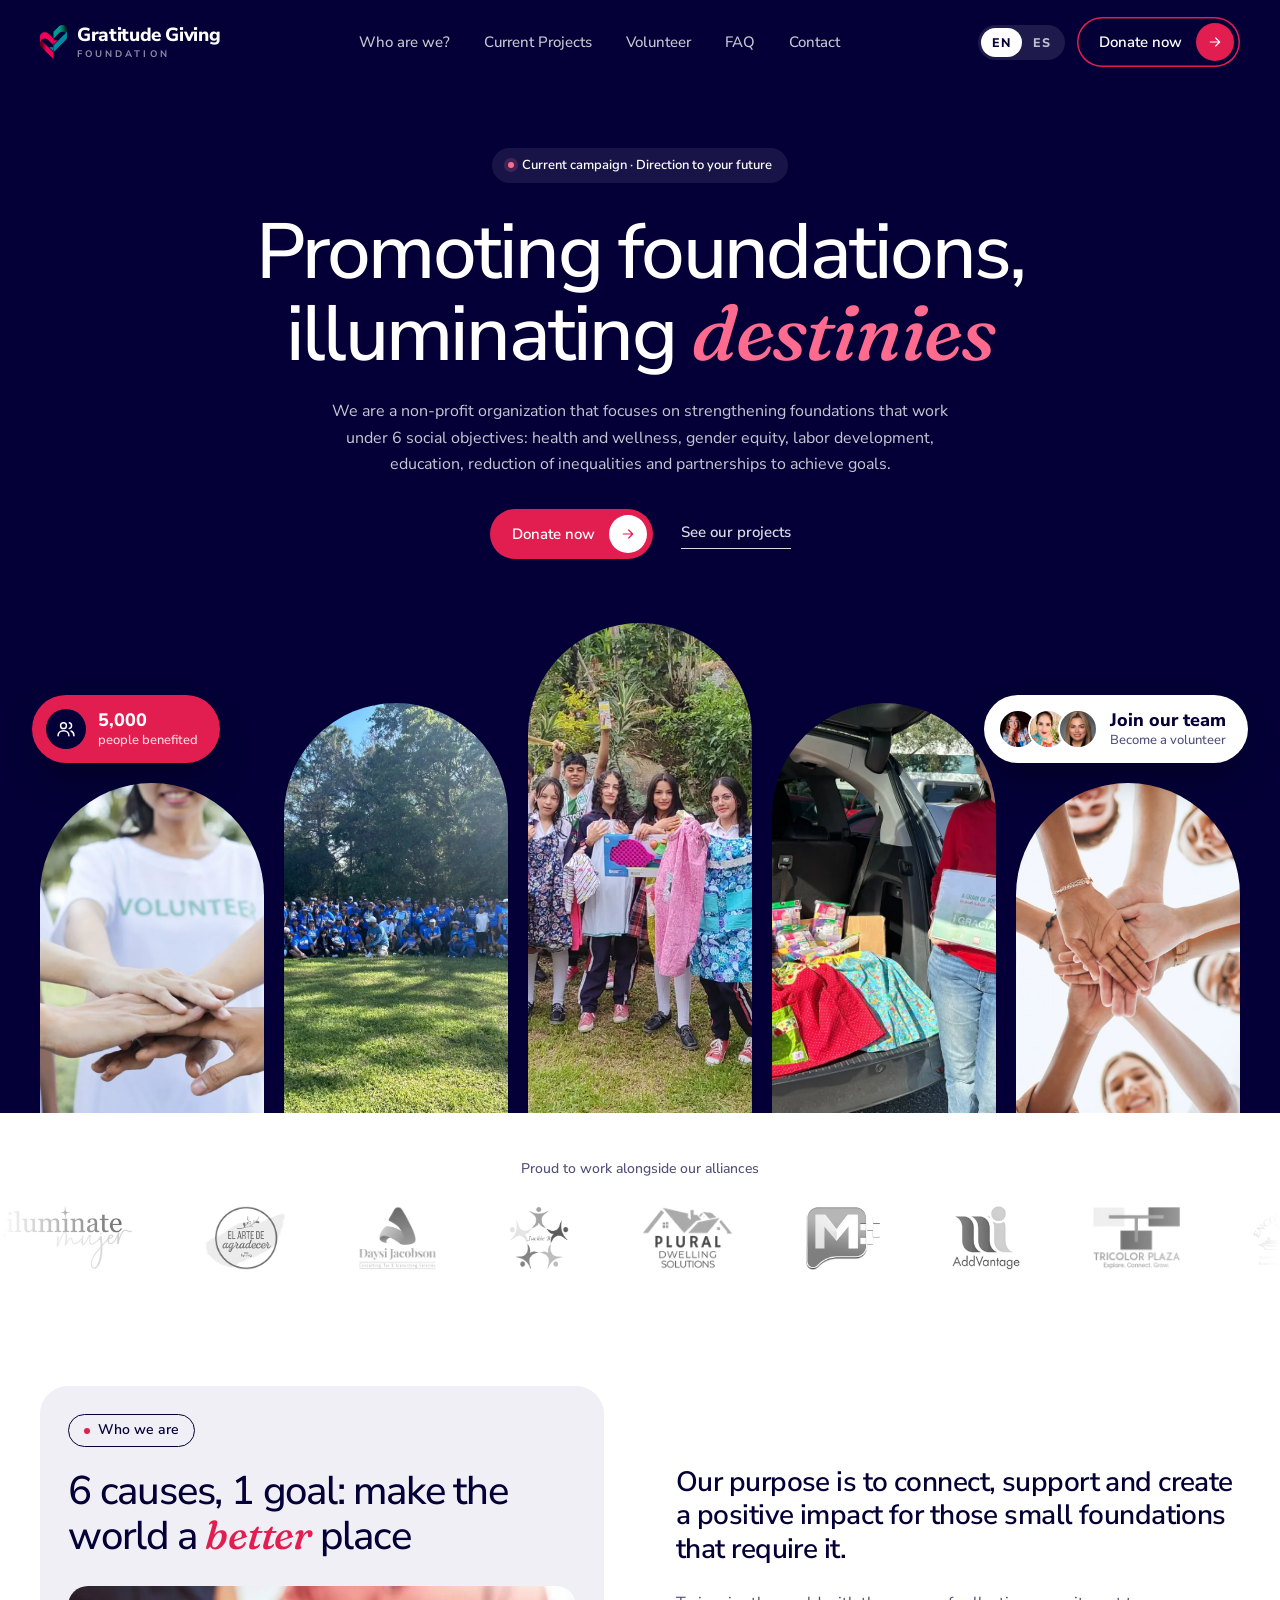
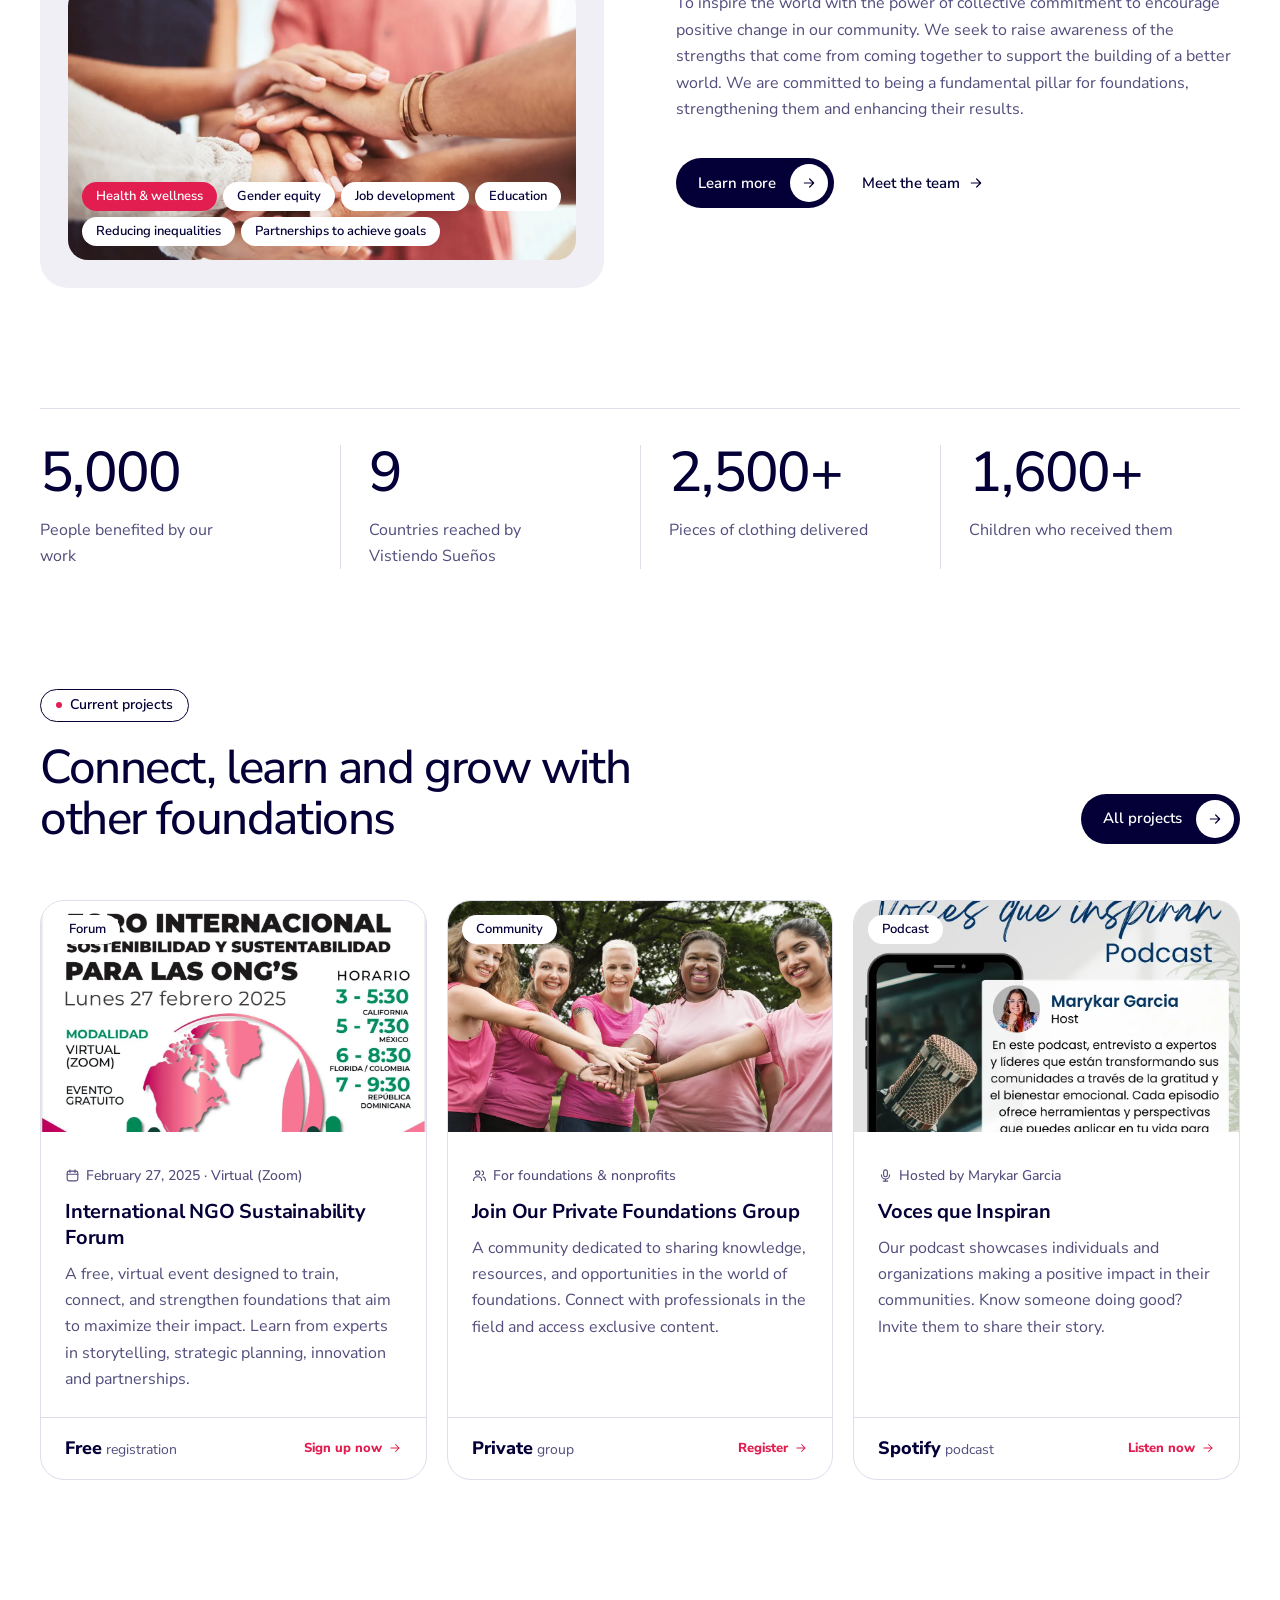
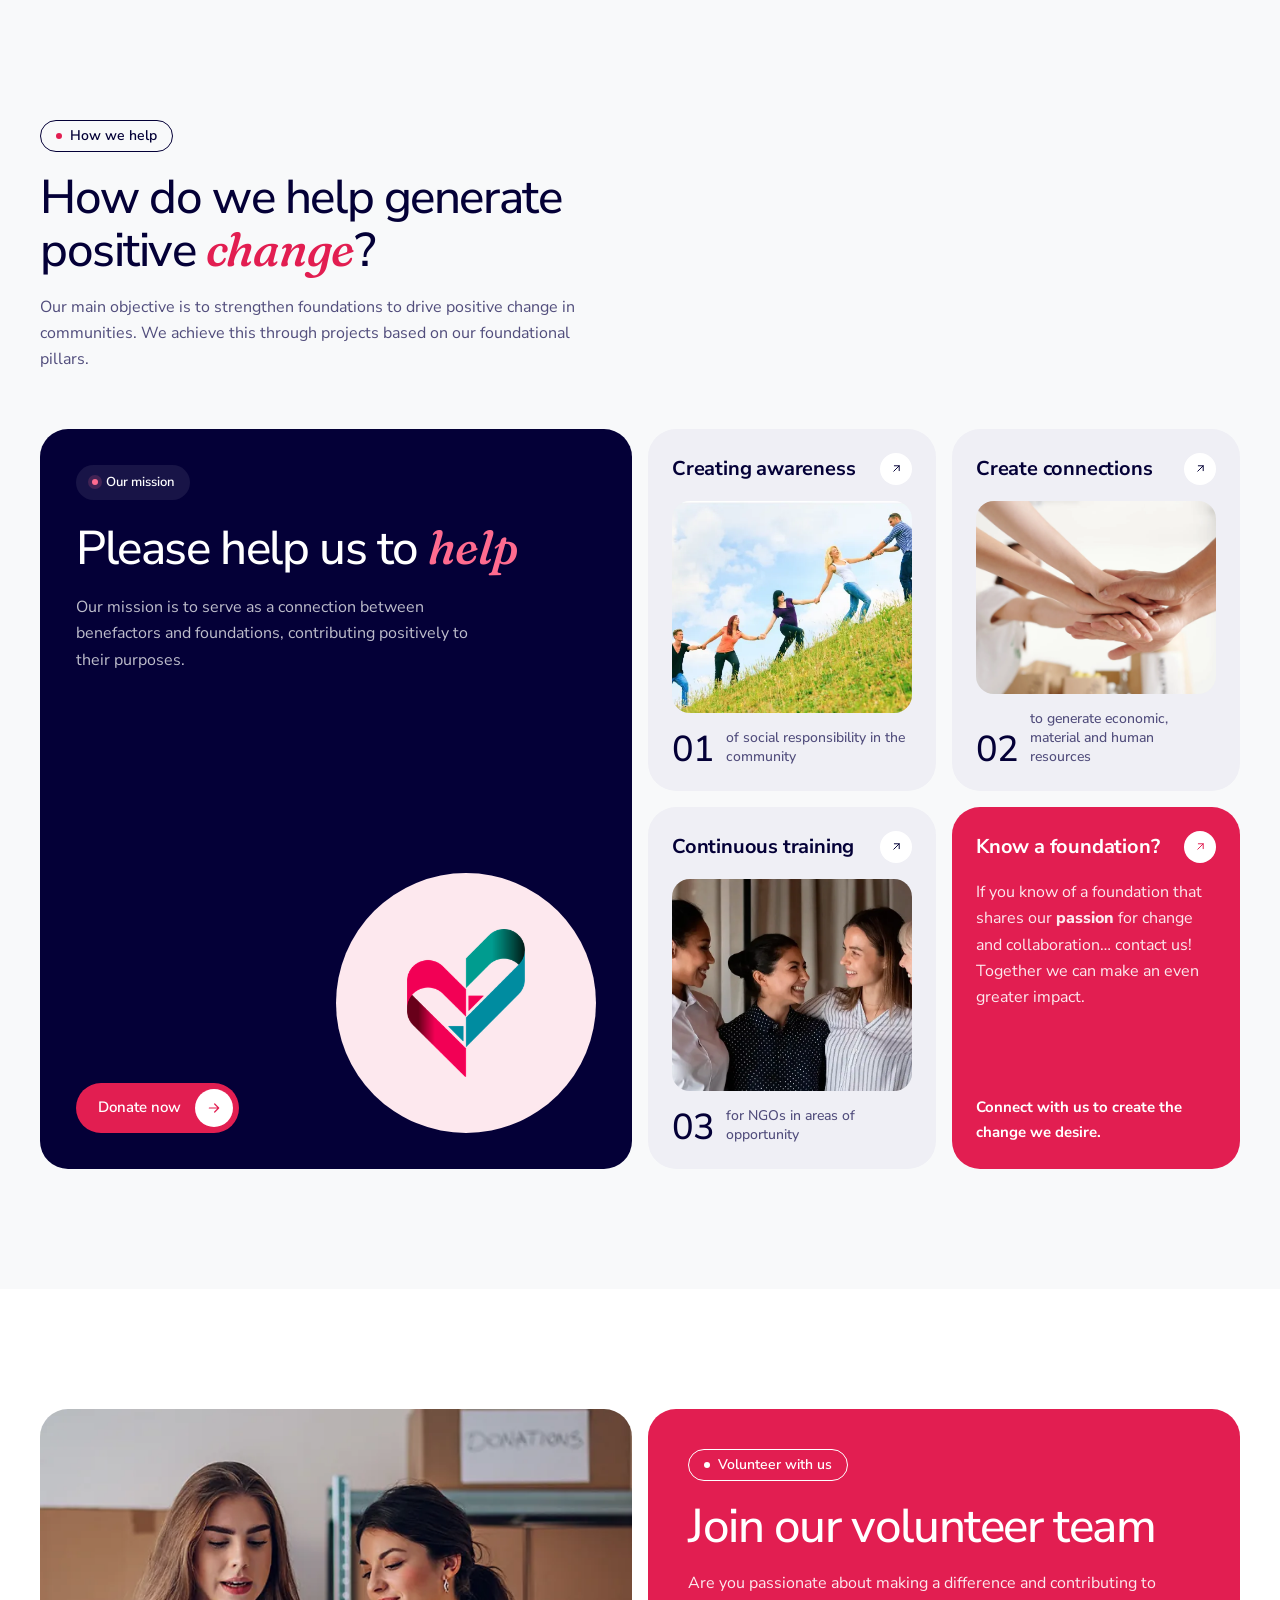
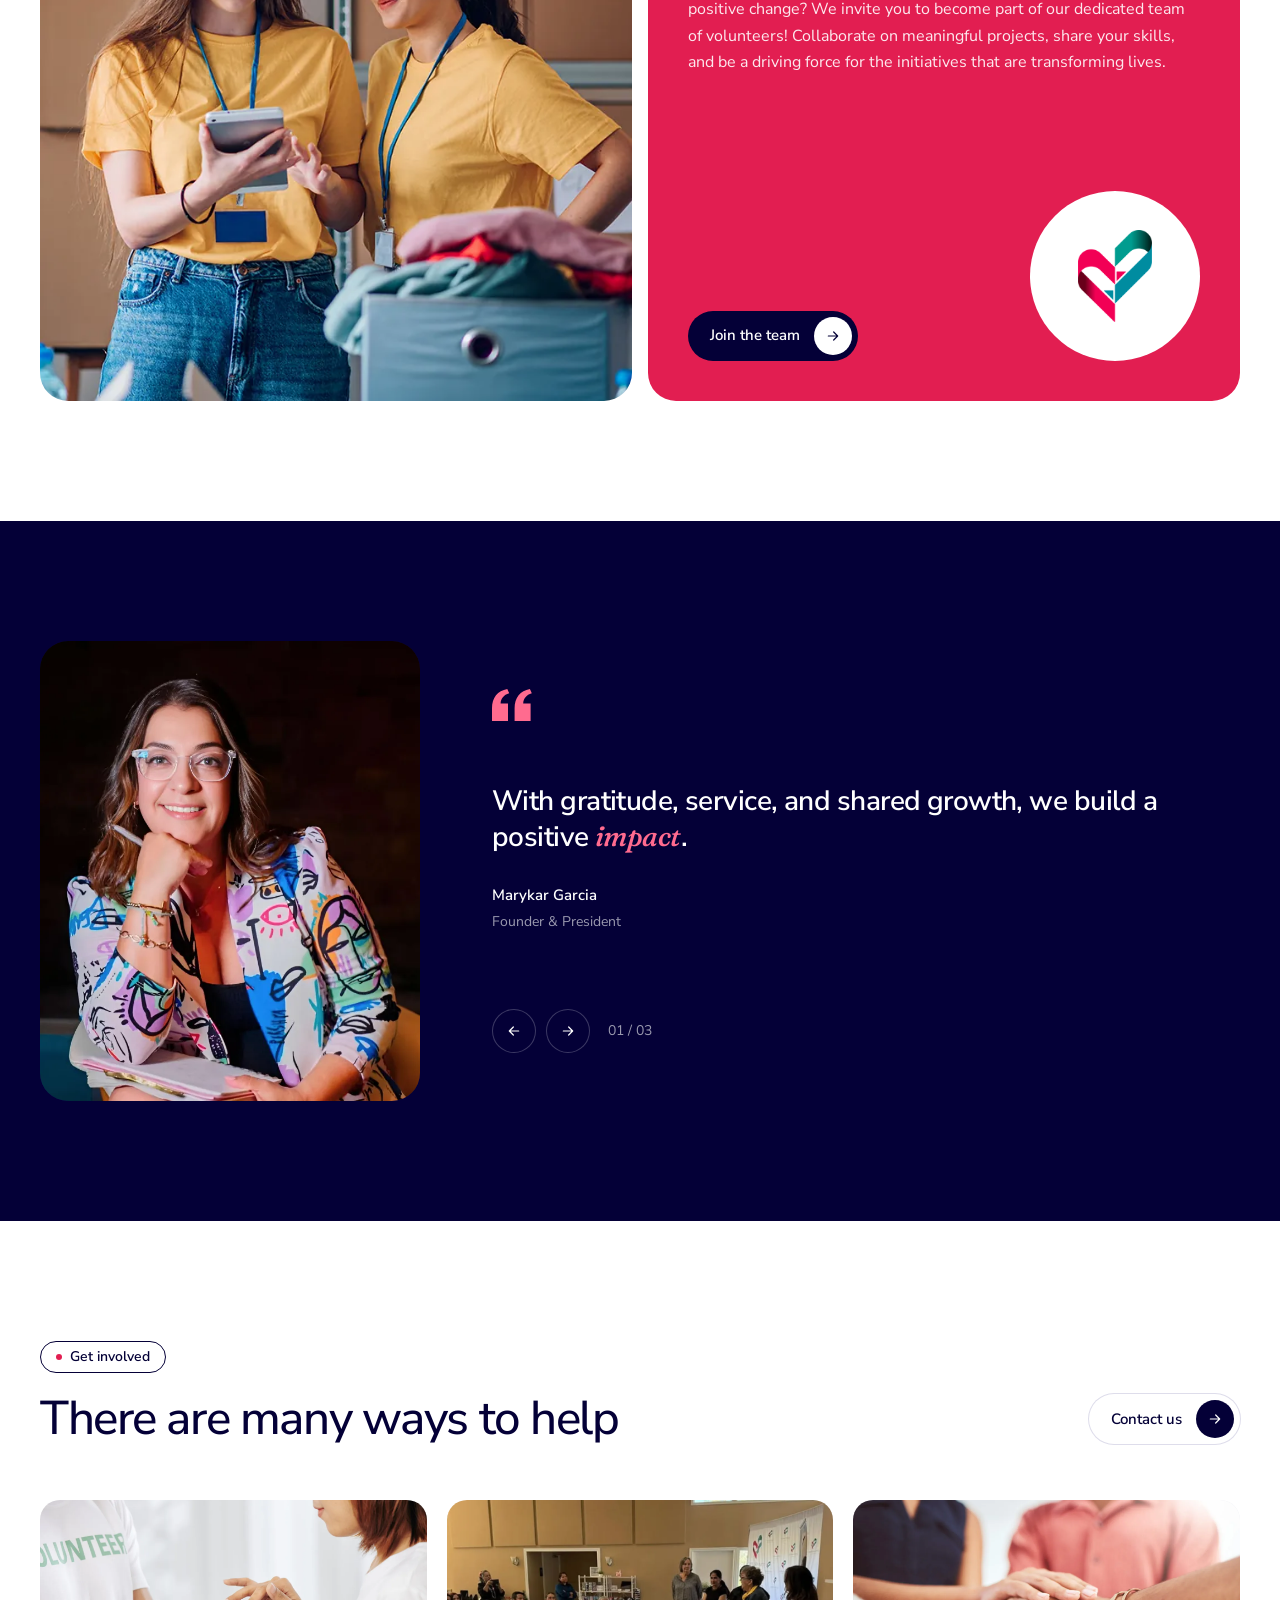
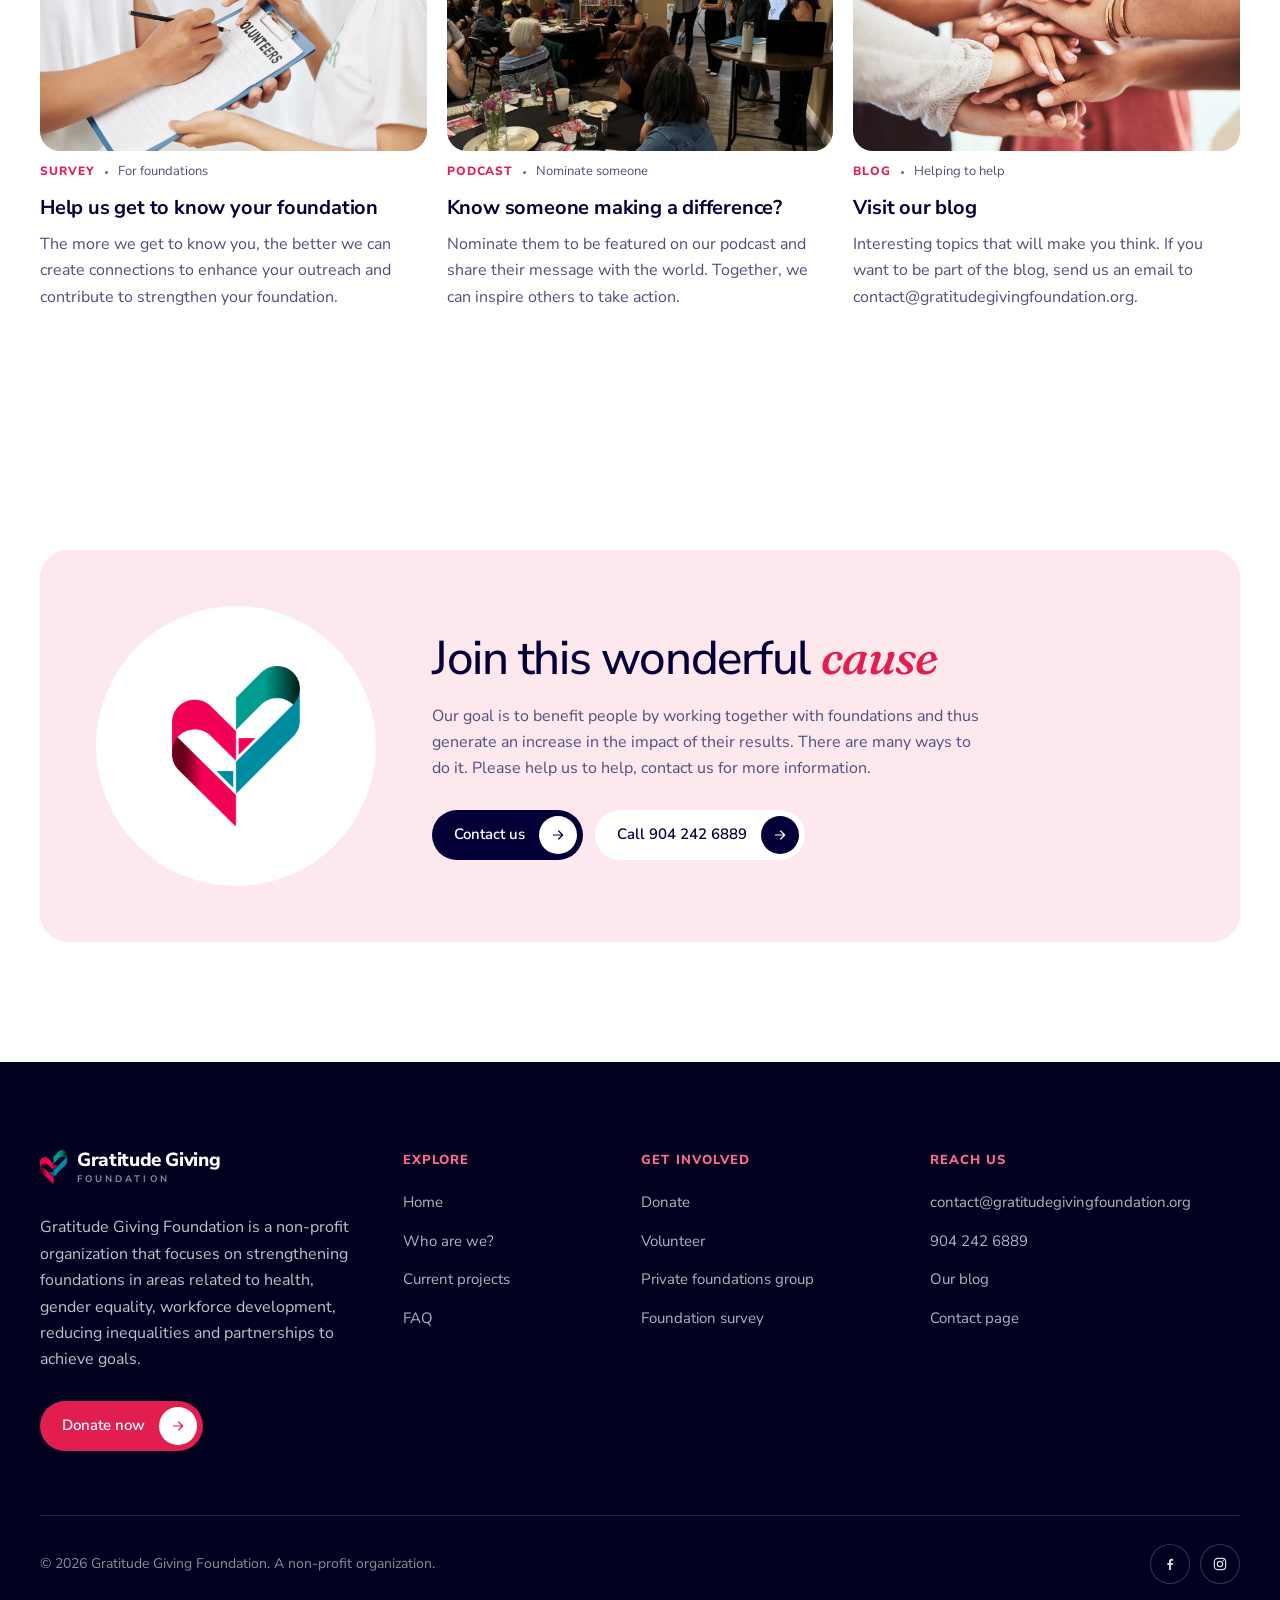
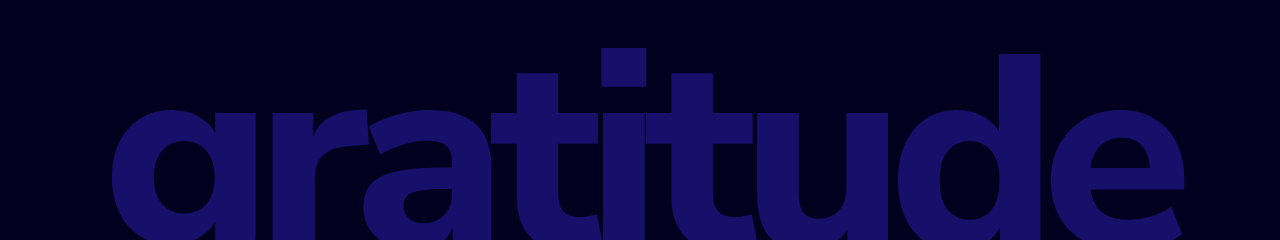
==== commit 8ac3e8f2: "Add Spanish version of the site with EN | ES switch - New es/ folder with Spanish versions of all fi" ====
--- a/index.html
+++ b/index.html
@@ -8,10 +8,10 @@
 <meta name="theme-color" content="#040037">
 <meta property="og:type" content="website">
 <meta property="og:site_name" content="Gratitude Giving Foundation">
+<meta property="og:locale" content="en_US">
 <meta property="og:title" content="Gratitude Giving Foundation — Promoting foundations, illuminating destinies">
 <meta property="og:description" content="Gratitude Giving Foundation is a non-profit that strengthens foundations working in health, gender equity, labor development, education, reducing inequalities and partnerships.">
 <link rel="icon" type="image/png" href="assets/img/favicon.png">
-<link rel="preload" href="assets/fonts/nunito-sans-latin-wght-normal.woff2" as="font" type="font/woff2" crossorigin>
 <link rel="stylesheet" href="assets/css/styles.css">
 <script>document.documentElement.classList.add("js")</script>
 </head>
@@ -32,6 +32,7 @@
       <a href="contact.html">Contact</a>
     </nav>
     <div class="nav-cta">
+      <div class="lang" role="group" aria-label="Language"><span lang="en" aria-current="true">EN</span><a href="es/index.html" lang="es" hreflang="es" title="Ver en español" aria-label="Español">ES</a></div>
       <a class="btn btn--outline" href="https://www.paypal.com/donate/?hosted_button_id=548SL7CG4H2UJ" target="_blank" rel="noopener">Donate now<span class="ico"><svg class="i" aria-hidden="true"><use href="#i-arrow"/></svg></span></a>
       <button class="menu-btn" type="button" aria-expanded="false" aria-controls="mobile-menu" aria-label="Open menu"><svg class="i i-menu" aria-hidden="true"><use href="#i-menu"/></svg><svg class="i i-close" aria-hidden="true"><use href="#i-close"/></svg></button>
     </div>
--- a/assets/css/styles.css
+++ b/assets/css/styles.css
@@ -177,6 +177,15 @@
 .nav-links a:hover { color: #fff; }
 .nav-links a[aria-current="page"] { color: var(--crimson-hi); }
 .nav-cta { display: flex; align-items: center; gap: 12px; }
+/* EN | ES language switch */
+.lang { display: inline-flex; padding: 3px; border-radius: 999px; background: rgba(255, 255, 255, 0.1); }
+.lang a, .lang span {
+  min-width: 38px; padding: 7px 11px; border-radius: 999px; text-align: center;
+  font-size: 12.5px; font-weight: 800; letter-spacing: 0.08em; line-height: 1.2;
+  color: rgba(255, 255, 255, 0.72); transition: color .2s, background-color .2s;
+}
+.lang a:hover { color: #fff; background: rgba(255, 255, 255, 0.12); }
+.lang [aria-current] { background: #fff; color: var(--navy); }
 .menu-btn {
   display: none; width: 46px; height: 46px; border-radius: 50%;
   background: rgba(255, 255, 255, 0.08); place-items: center; color: #fff;
@@ -185,7 +194,17 @@
 .menu-btn .i-close { display: none; }
 .nav.is-open .menu-btn .i-menu { display: none; }
 .nav.is-open .menu-btn .i-close { display: block; }
-.mobile-menu { display: none; }
+.mobile-menu {
+  display: none; position: absolute; left: 0; right: 0; top: 100%;
+  background: var(--navy); border-top: 1px solid rgba(255, 255, 255, 0.08);
+  padding: 8px 32px 28px; box-shadow: 0 30px 40px -20px rgba(0, 0, 0, 0.5);
+  visibility: hidden; opacity: 0; transform: translateY(-8px);
+  transition: opacity .25s var(--ease), transform .25s var(--ease), visibility .25s;
+}
+.nav.is-open .mobile-menu { visibility: visible; opacity: 1; transform: none; }
+.mobile-menu a:not(.btn) { display: block; padding: 14px 0; font-size: 18px; font-weight: 600; border-bottom: 1px solid rgba(255, 255, 255, 0.08); color: rgba(255, 255, 255, 0.85); }
+.mobile-menu a[aria-current="page"] { color: var(--crimson-hi); }
+.mobile-menu .btn { margin-top: 20px; }
 
 /* ---------- Hero (home) ---------- */
 .hero { background: var(--navy); color: #fff; text-align: center; padding-top: 64px; overflow: hidden; }
@@ -595,20 +614,16 @@
   .cta { grid-template-columns: 220px 1fr; gap: 40px; } .cta-circle { width: 220px; height: 220px; } .cta-circle img { width: 100px; }
 }
 
+@media (max-width: 1119px) {
+  html[lang="es"] .nav-links, html[lang="es"] .nav-cta .btn { display: none; }
+  html[lang="es"] .menu-btn { display: grid; }
+  html[lang="es"] .mobile-menu { display: block; }
+}
+
 @media (max-width: 1023px) {
   .nav-links, .nav-cta .btn { display: none; }
   .menu-btn { display: grid; }
-  .mobile-menu {
-    display: block; position: absolute; left: 0; right: 0; top: 100%;
-    background: var(--navy); border-top: 1px solid rgba(255, 255, 255, 0.08);
-    padding: 8px 32px 28px; box-shadow: 0 30px 40px -20px rgba(0, 0, 0, 0.5);
-    visibility: hidden; opacity: 0; transform: translateY(-8px);
-    transition: opacity .25s var(--ease), transform .25s var(--ease), visibility .25s;
-  }
-  .nav.is-open .mobile-menu { visibility: visible; opacity: 1; transform: none; }
-  .mobile-menu a:not(.btn) { display: block; padding: 14px 0; font-size: 18px; font-weight: 600; border-bottom: 1px solid rgba(255, 255, 255, 0.08); color: rgba(255, 255, 255, 0.85); }
-  .mobile-menu a[aria-current="page"] { color: var(--crimson-hi); }
-  .mobile-menu .btn { margin-top: 20px; }
+  .mobile-menu { display: block; }
 
   .sec, .quotes, .cta-wrap { padding: 96px 0; }
   .about-grid, .mission-grid, .goal-grid, .quote-grid, .faq-grid, .contact-grid, .survey-band { grid-template-columns: 1fr; }
@@ -616,7 +631,7 @@
   .card--cta { grid-column: span 2; }
   .stats { grid-template-columns: repeat(2, 1fr); row-gap: 40px; }
   .stat:nth-child(3) { padding-left: 0; border-left: 0; }
-  .bento, .split, .feature { grid-template-columns: 1fr; }
+  .bento, .split, .feature { grid-template-columns: minmax(0, 1fr); }
   .panel { min-height: 520px; }
   .split-media { min-height: 0; aspect-ratio: 4 / 3; }
   .quote-photo { max-width: 340px; }
@@ -672,7 +687,7 @@
   .panel-circle { width: 180px; height: 180px; right: 28px; bottom: 28px; } .panel-circle img { width: 80px; }
   .panel .btn { margin-top: 32px; }
   .tile { min-height: 300px; }
-  .split-foot { align-items: center; }
+  .split-foot { align-items: center; flex-wrap: wrap; }
   .split-circle { width: 96px; height: 96px; } .split-circle img { width: 42px; }
   .quote-photo { max-width: 260px; }
   .quote-slide blockquote { font-size: 22px; }
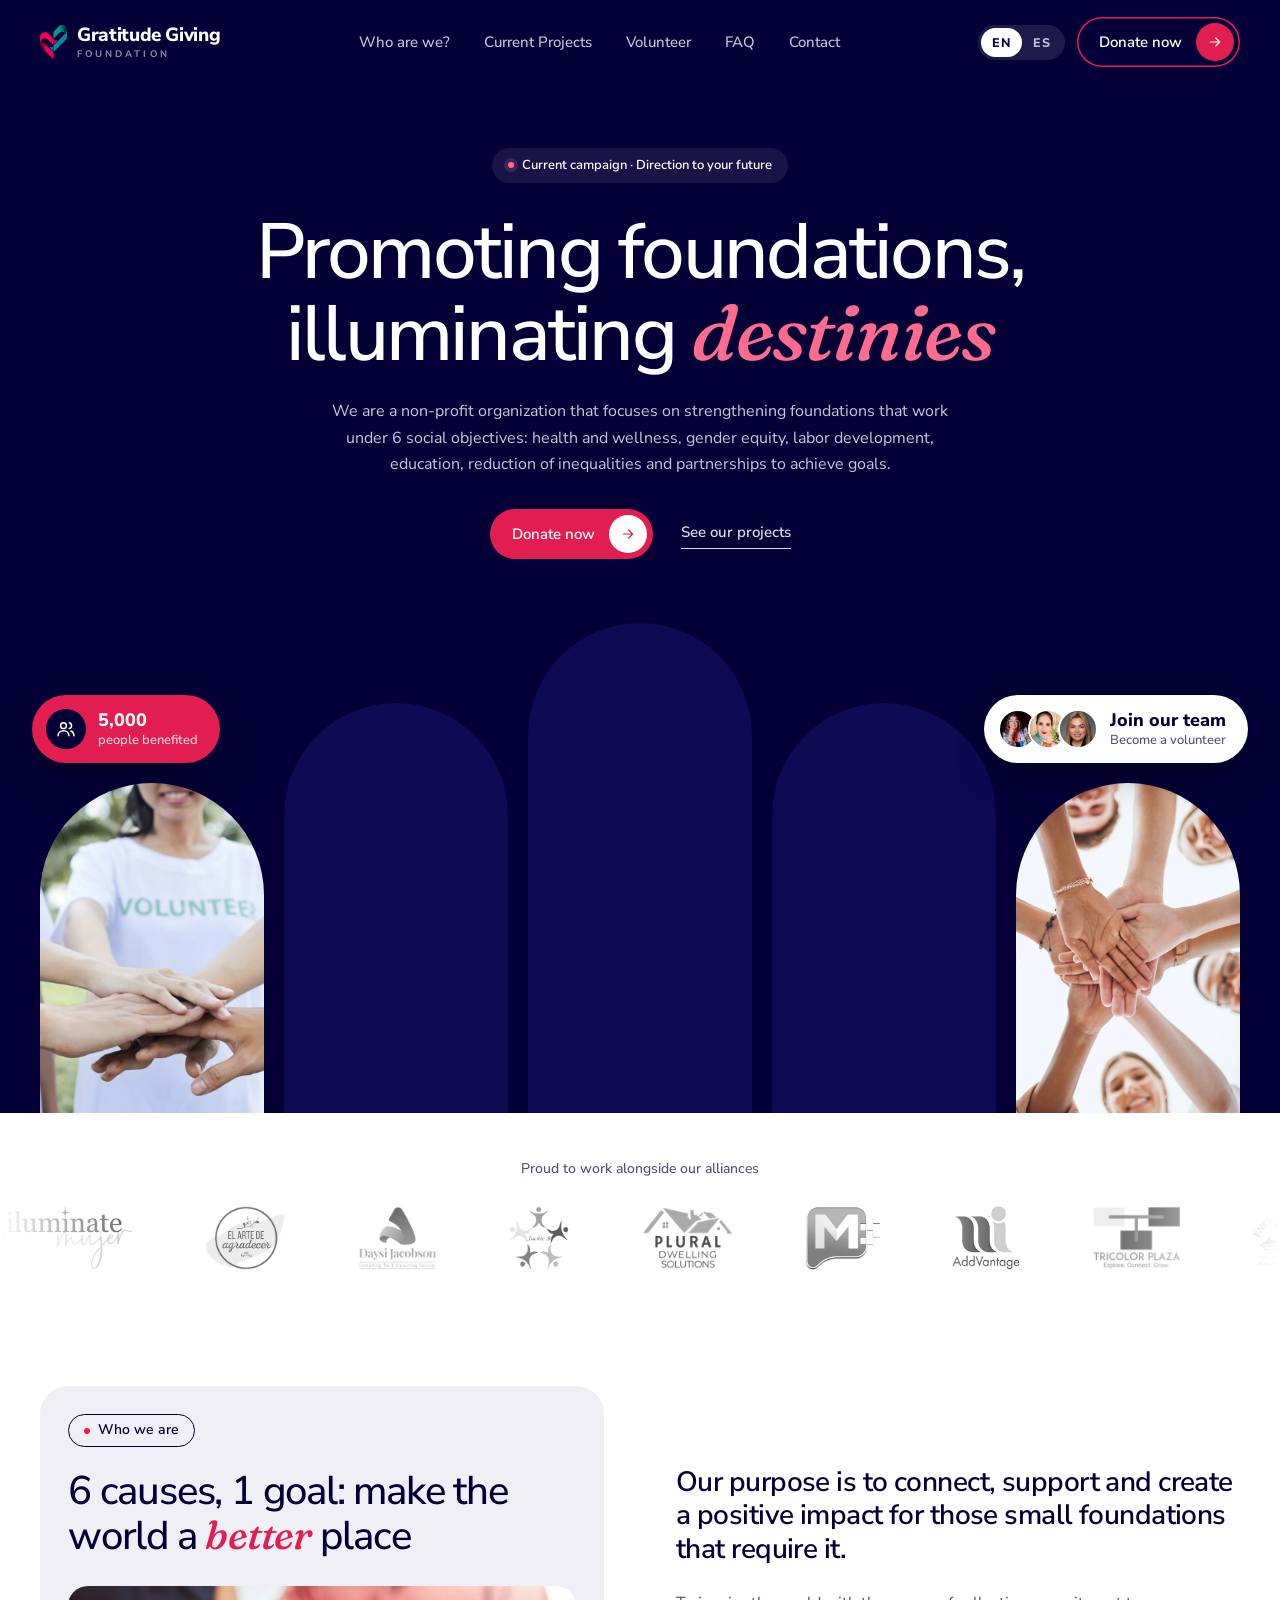
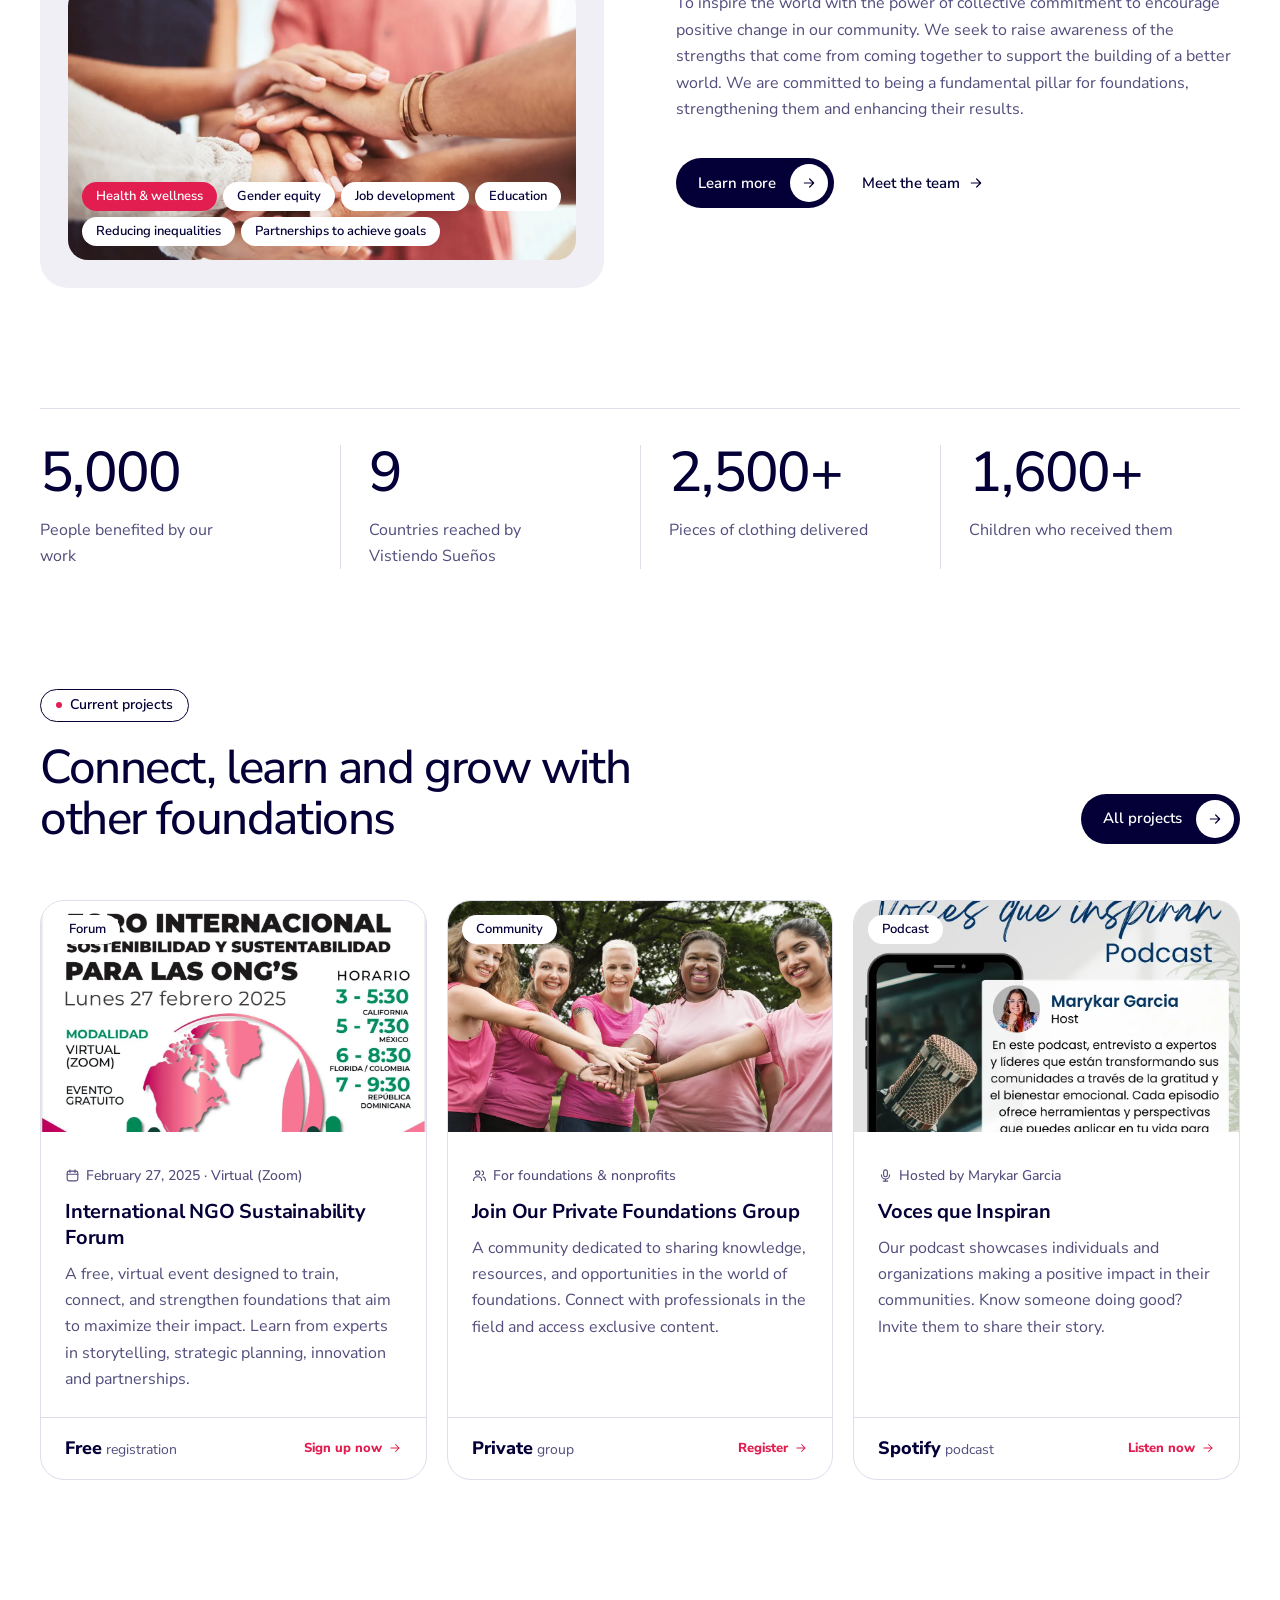
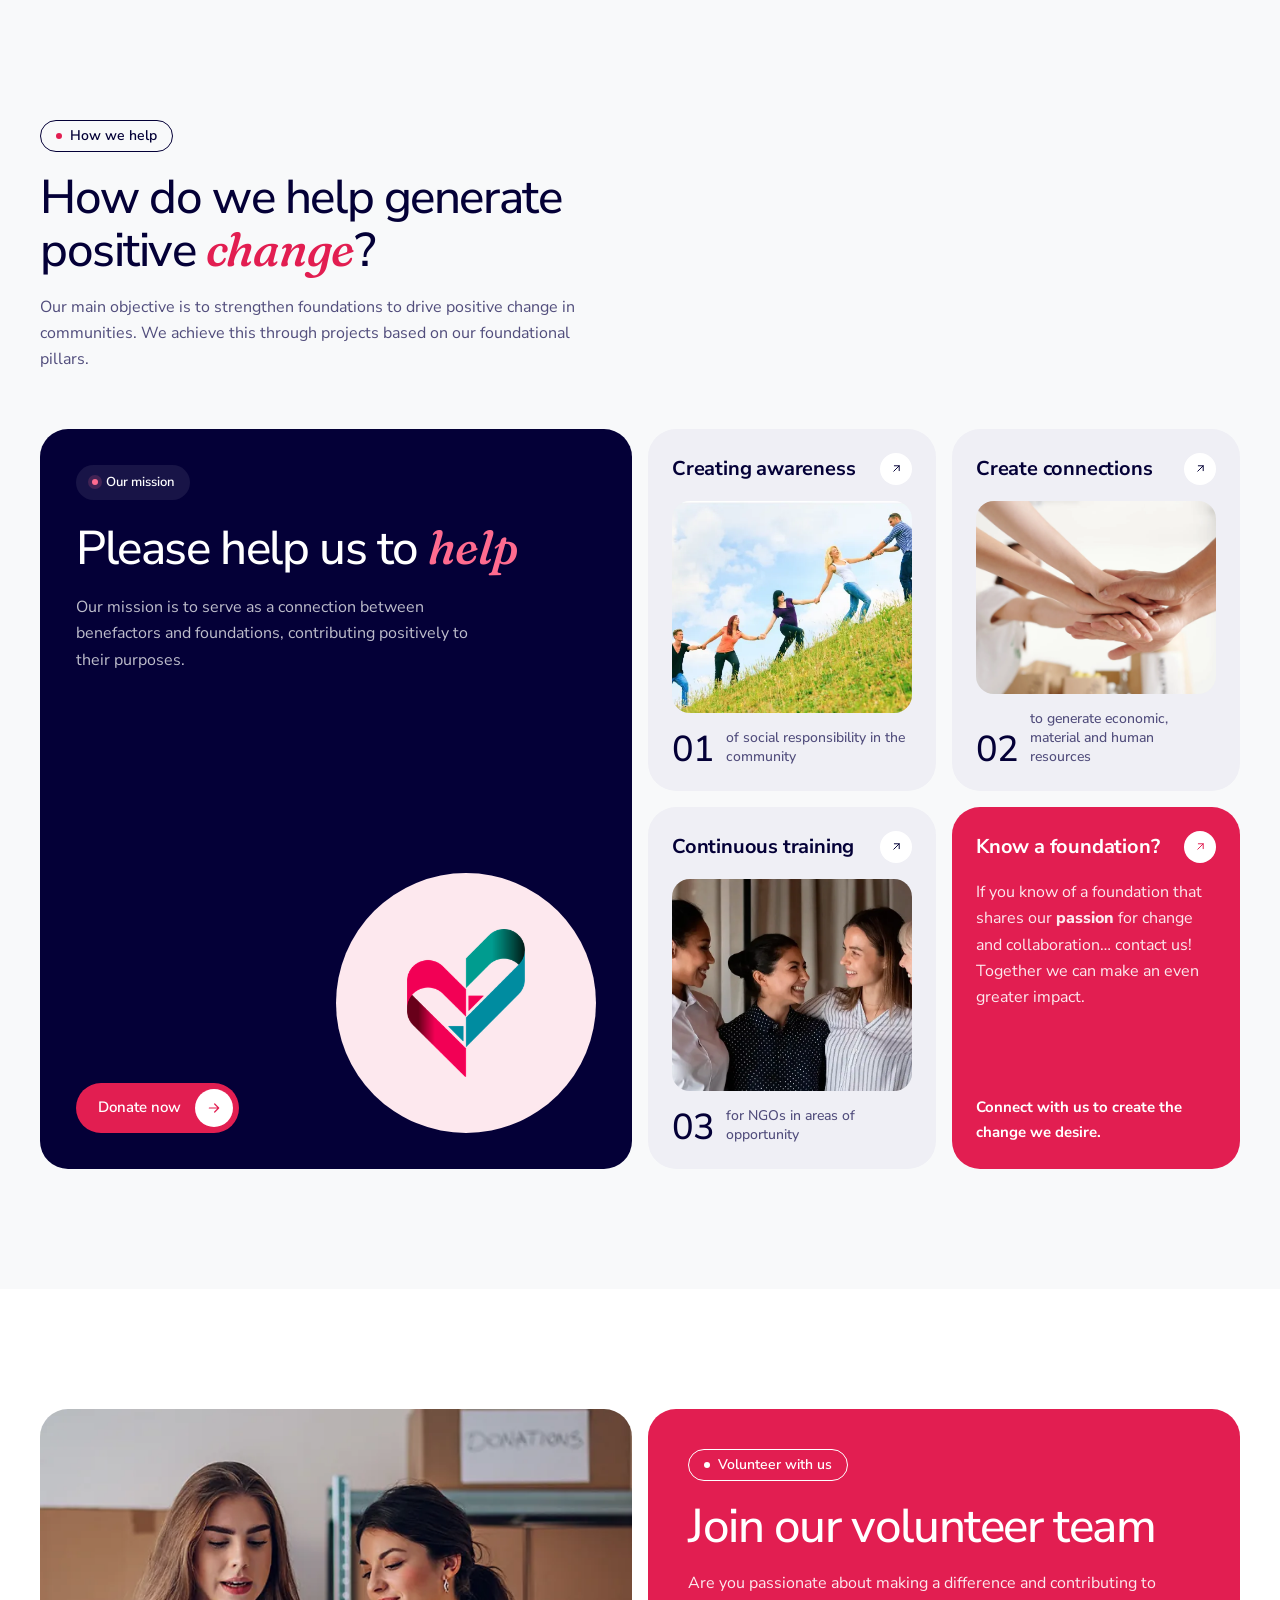
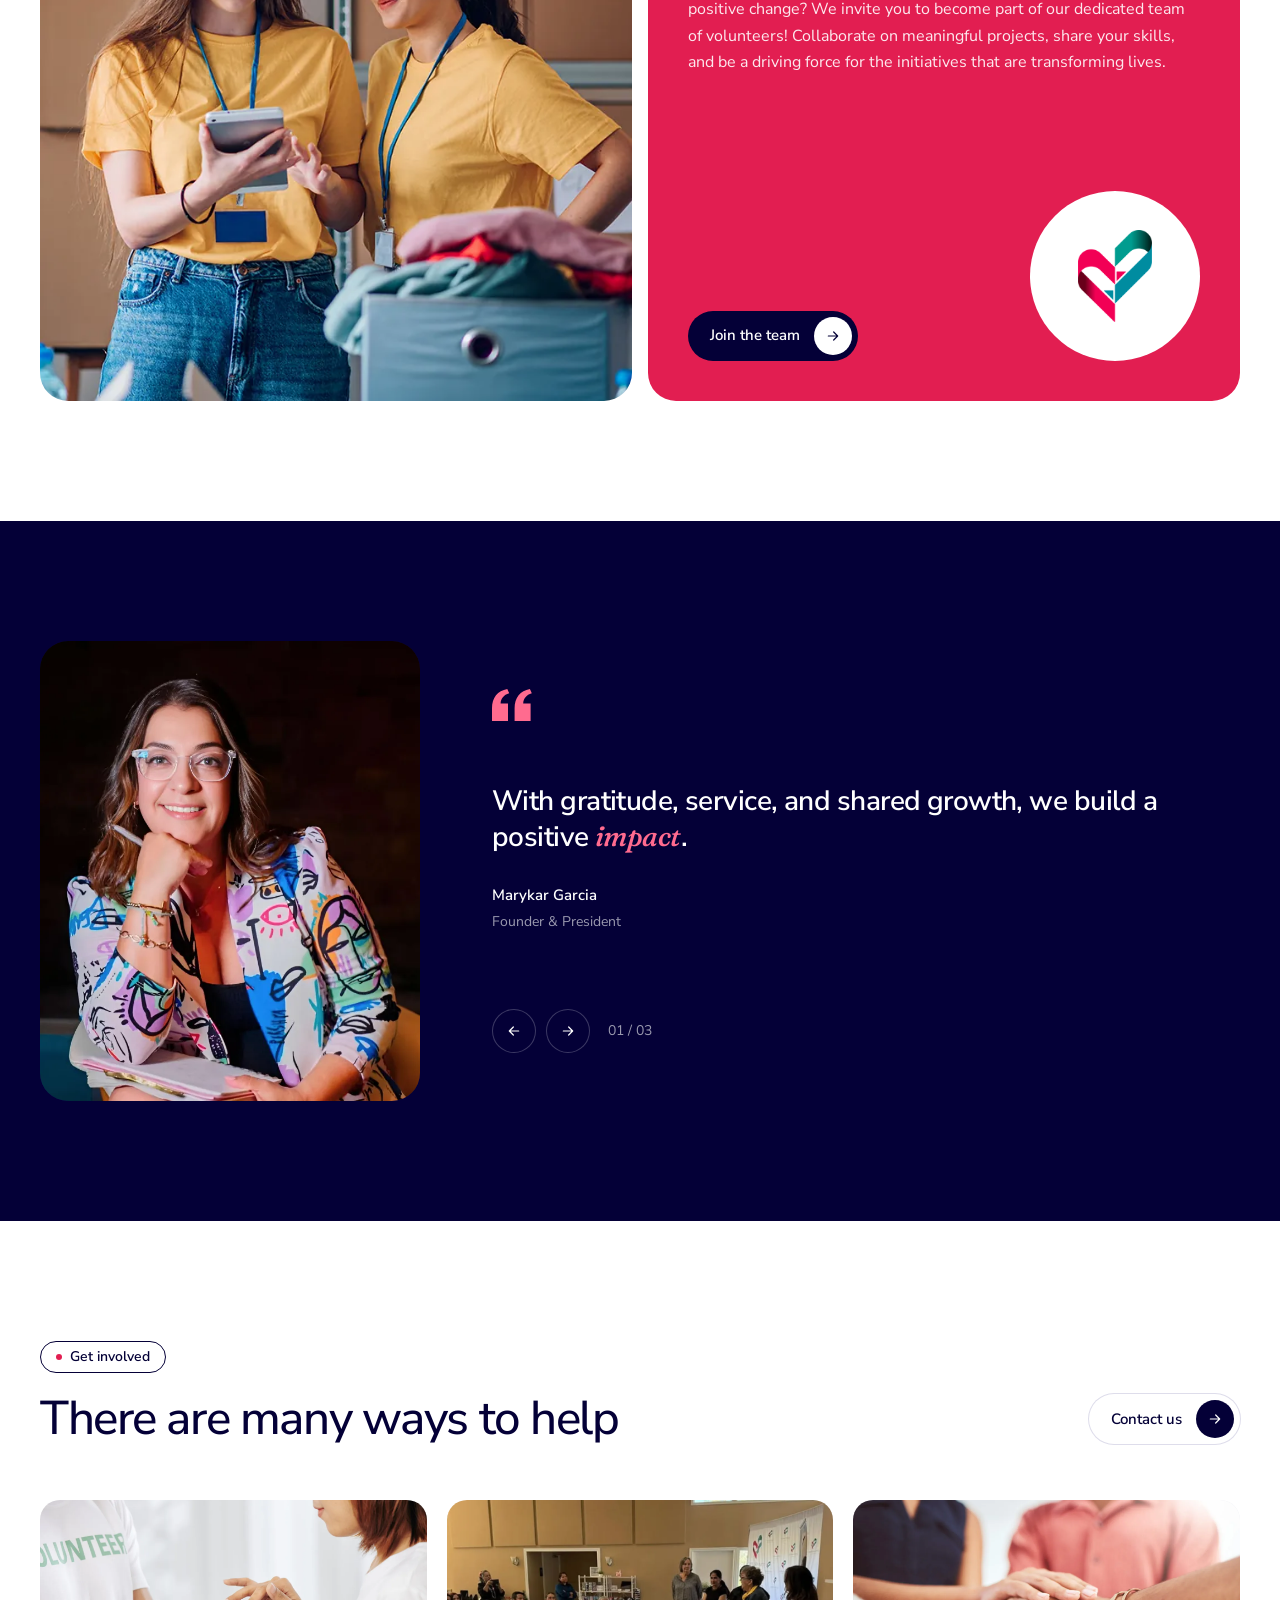
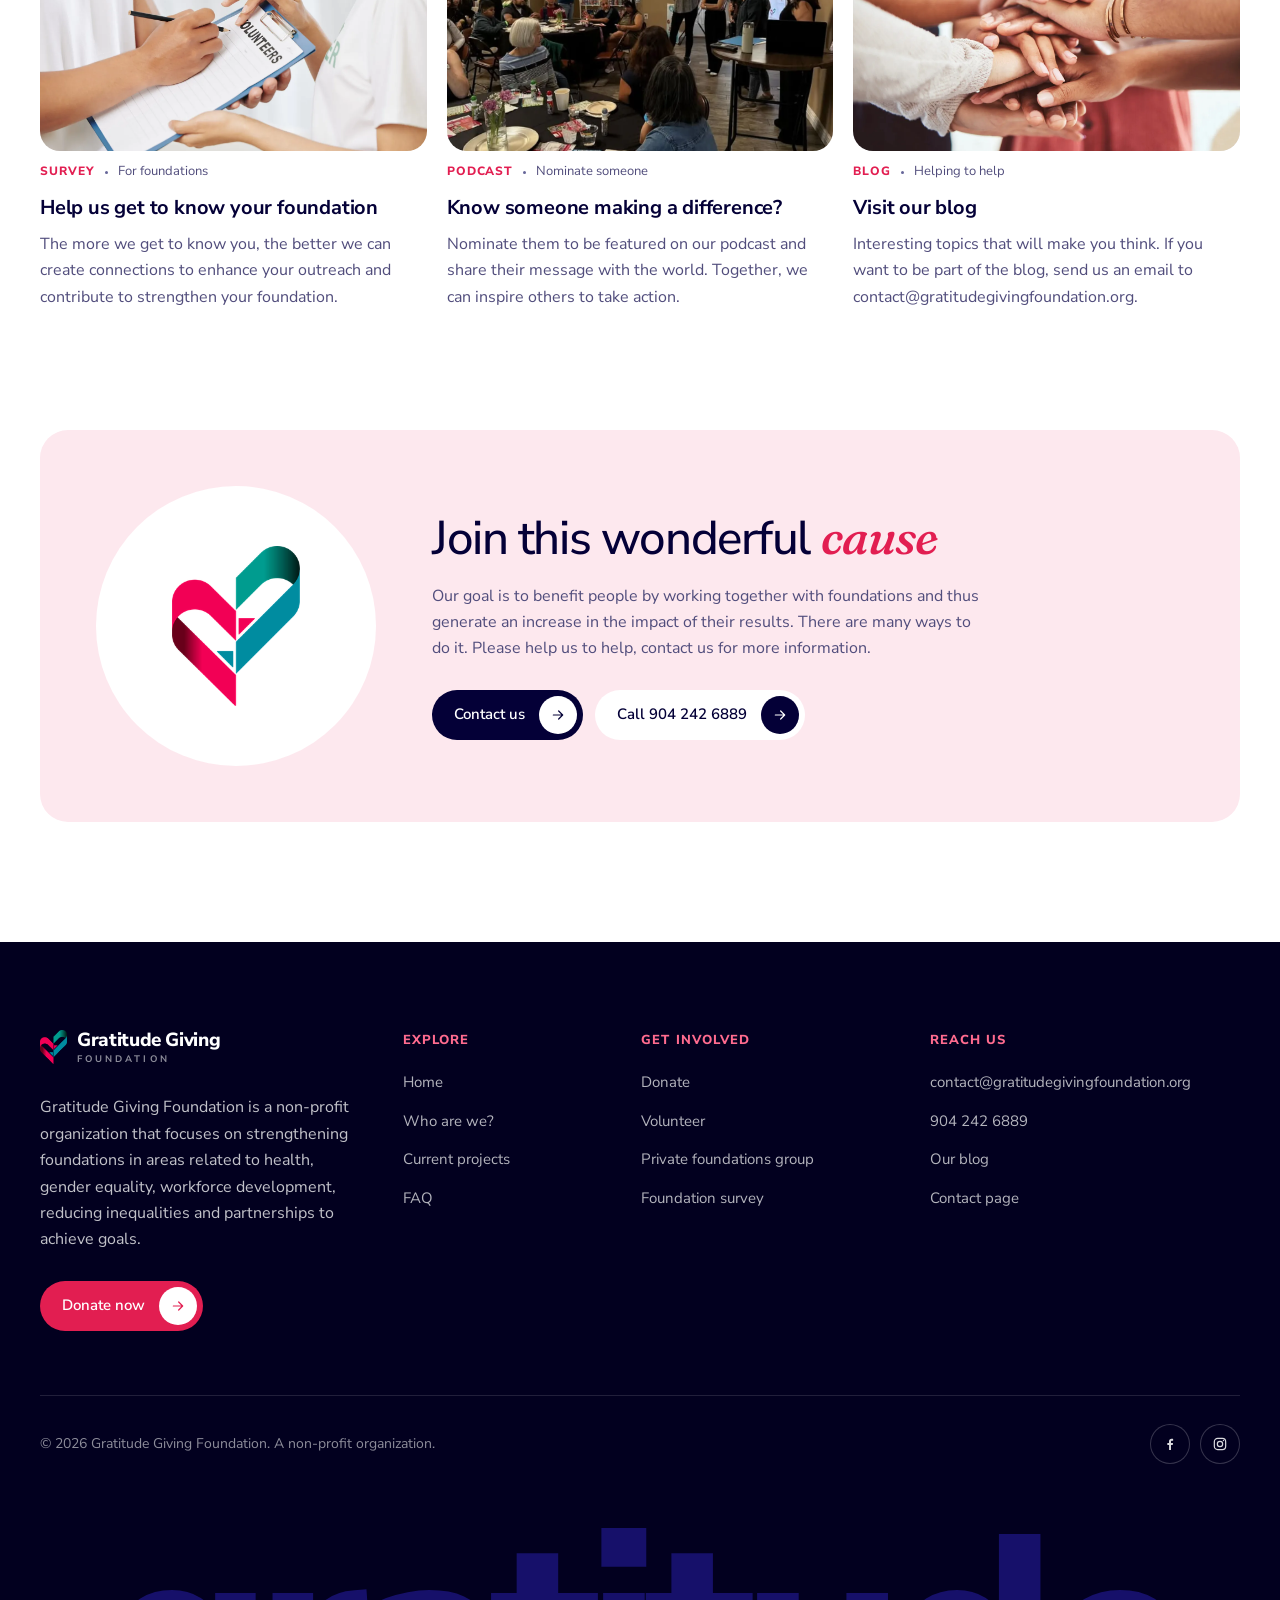
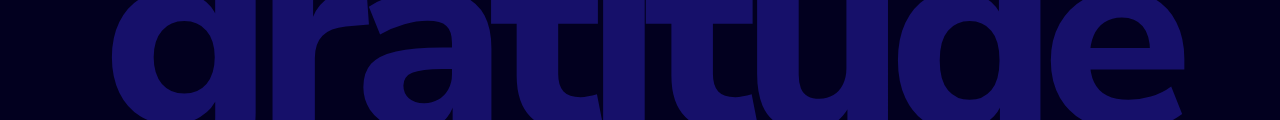
==== commit f0a8c575: "Make the site phone-first: full-width buttons, bottom-sheet pop-ups, swipeable quotes, lighter hero " ====
--- a/index.html
+++ b/index.html
@@ -2,7 +2,7 @@
 <html lang="en">
 <head>
 <meta charset="utf-8">
-<meta name="viewport" content="width=device-width, initial-scale=1">
+<meta name="viewport" content="width=device-width, initial-scale=1, viewport-fit=cover">
 <title>Gratitude Giving Foundation — Promoting foundations, illuminating destinies</title>
 <meta name="description" content="Gratitude Giving Foundation is a non-profit that strengthens foundations working in health, gender equity, labor development, education, reducing inequalities and partnerships.">
 <meta name="theme-color" content="#040037">
@@ -61,11 +61,11 @@
       </div>
 
       <div class="arches">
-        <div class="arch"><img src="assets/img/mission-2.webp" alt="Volunteers joining hands" style="object-position:55% center"></div>
-        <div class="arch"><img src="assets/img/community.webp" alt="Gratitude Giving community gathering outdoors" style="object-position:52% 60%"></div>
-        <div class="arch"><img src="assets/img/vistiendo.webp" alt="Children in new dresses from the Vistiendo Sueños project" style="object-position:47% center"></div>
-        <div class="arch"><img src="assets/img/vistiendo-2.webp" alt="Volunteer delivering donated clothing" style="object-position:72% center"></div>
-        <div class="arch"><img src="assets/img/team-hands.webp" alt="Hands joined together in support" style="object-position:50% center"></div>
+        <div class="arch"><img src="assets/img/mission-2.webp" alt="Volunteers joining hands" style="object-position:55% center" loading="lazy" decoding="async"></div>
+        <div class="arch"><picture><source media="(max-width: 809px)" srcset="assets/img/m/hero-community.webp"><img src="assets/img/community.webp" alt="Gratitude Giving community gathering outdoors" style="object-position:52% 60%" decoding="async"></picture></div>
+        <div class="arch"><picture><source media="(max-width: 809px)" srcset="assets/img/m/hero-vistiendo.webp"><img src="assets/img/vistiendo.webp" alt="Children in new dresses from the Vistiendo Sueños project" style="object-position:47% center" fetchpriority="high" decoding="async"></picture></div>
+        <div class="arch"><picture><source media="(max-width: 809px)" srcset="assets/img/m/hero-vistiendo-2.webp"><img src="assets/img/vistiendo-2.webp" alt="Volunteer delivering donated clothing" style="object-position:72% center" decoding="async"></picture></div>
+        <div class="arch"><img src="assets/img/team-hands.webp" alt="Hands joined together in support" style="object-position:50% center" loading="lazy" decoding="async"></div>
         <div class="chip chip--left">
           <span class="chip-ico"><svg class="i" aria-hidden="true"><use href="#i-users"/></svg></span>
           <div class="chip-txt"><b>5,000</b><span>people benefited</span></div>
@@ -244,7 +244,7 @@
         <img src="assets/img/team-hands.webp" alt="" loading="lazy" style="object-position:30% center">
         <img src="assets/img/private-group.webp" alt="" loading="lazy" style="object-position:62% center">
       </div>
-      <div data-reveal="d1">
+      <div class="quote-body" data-reveal="d1">
         <svg class="qmark" aria-hidden="true"><use href="#i-quote"/></svg>
         <div class="quote-slides" aria-live="polite">
           <figure class="quote-slide is-active">
@@ -352,7 +352,7 @@
       <div class="foot-col">
         <h4>Reach us</h4>
         <ul>
-          <li><a href="mailto:contact@gratitudegivingfoundation.org">contact@gratitudegivingfoundation.org</a></li>
+          <li><a href="mailto:contact@gratitudegivingfoundation.org">contact@<wbr>gratitudegivingfoundation.org</a></li>
           <li><a href="tel:+19042426889">904 242 6889</a></li>
           <li><a href="https://gratitudegivingfoundation.blogspot.com" target="_blank" rel="noopener">Our blog</a></li>
           <li><a href="contact.html">Contact page</a></li>
--- a/assets/css/styles.css
+++ b/assets/css/styles.css
@@ -65,7 +65,7 @@
 }
 
 *, *::before, *::after { box-sizing: border-box; }
-html { -webkit-text-size-adjust: 100%; scroll-behavior: smooth; scroll-padding-top: 100px; }
+html { -webkit-text-size-adjust: 100%; -webkit-tap-highlight-color: transparent; scroll-behavior: smooth; scroll-padding-top: 100px; }
 body {
   margin: 0;
   font-family: var(--font);
@@ -82,10 +82,11 @@
 h1, h2, h3, h4, p, ul, ol, figure, blockquote { margin: 0; }
 ul, ol { padding: 0; list-style: none; }
 button { font: inherit; color: inherit; cursor: pointer; background: none; border: 0; padding: 0; }
+a, button, summary, input, select, textarea { touch-action: manipulation; }
 svg { display: block; flex-shrink: 0; }
 :focus-visible { outline: 2px solid var(--violet); outline-offset: 3px; border-radius: 6px; }
 
-.wrap { width: 100%; max-width: 1320px; margin: 0 auto; padding: 0 40px; }
+.wrap { width: 100%; max-width: 1320px; margin: 0 auto; padding: 0 max(40px, env(safe-area-inset-right)) 0 max(40px, env(safe-area-inset-left)); }
 .em { font-family: var(--serif); font-style: italic; font-weight: 500; letter-spacing: -0.02em; }
 .sr-only { position: absolute; width: 1px; height: 1px; overflow: hidden; clip: rect(0 0 0 0); white-space: nowrap; }
 .skip-link {
@@ -103,7 +104,7 @@
   height: 50px; padding: 6px 6px 6px 22px;
   border-radius: 100px;
   font-size: 15px; font-weight: 600; line-height: 1; white-space: nowrap;
-  transition: background-color .25s var(--ease), color .25s var(--ease), box-shadow .25s var(--ease);
+  transition: background-color .25s var(--ease), color .25s var(--ease), box-shadow .25s var(--ease), transform .2s var(--ease);
 }
 .btn .ico {
   width: 38px; height: 38px; border-radius: 50%;
@@ -111,6 +112,7 @@
   transition: transform .35s var(--ease);
 }
 .btn:hover .ico { transform: rotate(-45deg); }
+.btn:active { transform: scale(0.98); }
 .btn--dark { background: var(--navy); color: #fff; }
 .btn--dark .ico { background: #fff; color: var(--navy); }
 .btn--dark:hover { background: #120c5a; }
@@ -196,12 +198,21 @@
 .nav.is-open .menu-btn .i-close { display: block; }
 .mobile-menu {
   display: none; position: absolute; left: 0; right: 0; top: 100%;
+  max-height: calc(100dvh - 84px); overflow-y: auto; overscroll-behavior: contain;
   background: var(--navy); border-top: 1px solid rgba(255, 255, 255, 0.08);
-  padding: 8px 32px 28px; box-shadow: 0 30px 40px -20px rgba(0, 0, 0, 0.5);
+  padding: 8px max(32px, env(safe-area-inset-right)) calc(28px + env(safe-area-inset-bottom)) max(32px, env(safe-area-inset-left));
+  box-shadow: 0 30px 40px -20px rgba(0, 0, 0, 0.5);
   visibility: hidden; opacity: 0; transform: translateY(-8px);
   transition: opacity .25s var(--ease), transform .25s var(--ease), visibility .25s;
 }
 .nav.is-open .mobile-menu { visibility: visible; opacity: 1; transform: none; }
+/* dimmed page behind the open menu; tapping it closes the menu */
+.nav::after {
+  content: ""; position: absolute; left: 0; right: 0; top: 100%; height: 100vh; z-index: -1;
+  background: rgba(4, 0, 55, 0.6); opacity: 0; visibility: hidden; pointer-events: none;
+  transition: opacity .25s var(--ease), visibility .25s;
+}
+.nav.is-open::after { opacity: 1; visibility: visible; pointer-events: auto; }
 .mobile-menu a:not(.btn) { display: block; padding: 14px 0; font-size: 18px; font-weight: 600; border-bottom: 1px solid rgba(255, 255, 255, 0.08); color: rgba(255, 255, 255, 0.85); }
 .mobile-menu a[aria-current="page"] { color: var(--crimson-hi); }
 .mobile-menu .btn { margin-top: 20px; }
@@ -219,6 +230,7 @@
 .arch { height: 330px; border-radius: 999px 999px 0 0; overflow: hidden; background: #0d0952; }
 .arch:nth-child(2), .arch:nth-child(4) { height: 410px; }
 .arch:nth-child(3) { height: 490px; }
+.arch picture { display: contents; }
 .arch img { width: 100%; height: 100%; object-fit: cover; }
 
 .chip {
@@ -259,7 +271,7 @@
 /* ---------- Sections ---------- */
 .sec { padding: 120px 0; }
 .sec--soft { background: var(--snow); }
-.sec--top0 { padding-top: 0; }
+.sec.sec--top0, .cta-wrap.sec--top0 { padding-top: 0; }
 .sec-head { display: flex; justify-content: space-between; align-items: flex-end; gap: 40px; margin-bottom: 56px; }
 .sec-head .h2 { margin-top: 20px; max-width: 660px; }
 .sec-head p { margin-top: 18px; max-width: 580px; color: var(--muted); }
@@ -566,7 +578,7 @@
 .field label { font-size: 14px; font-weight: 700; }
 .field input, .field select, .field textarea {
   width: 100%; padding: 14px 16px; border: 1px solid var(--line); border-radius: 14px;
-  font: inherit; font-size: 15px; color: var(--ink); background: #fff;
+  font: inherit; font-size: 16px; color: var(--ink); background: #fff;
   transition: border-color .2s, box-shadow .2s;
 }
 .field textarea { min-height: 140px; resize: vertical; }
@@ -599,7 +611,7 @@
    Responsive
    ========================================================= */
 @media (max-width: 1199px) {
-  .wrap { padding: 0 32px; }
+  .wrap { padding: 0 max(32px, env(safe-area-inset-right)) 0 max(32px, env(safe-area-inset-left)); }
   .nav-links { gap: 24px; }
   .about-grid, .mission-grid, .goal-grid { gap: 48px; }
   .arches { gap: 14px; }
@@ -635,77 +647,219 @@
   .panel { min-height: 520px; }
   .split-media { min-height: 0; aspect-ratio: 4 / 3; }
   .quote-photo { max-width: 340px; }
+  /* arrows sit beside the quote mark, so they never move when quotes differ in length */
+  .quote-body { display: grid; grid-template-columns: 1fr auto; align-items: center; }
+  .quote-body .quote-ctrl { grid-column: 2; grid-row: 1; margin: 0; }
+  .quote-body .quote-slides { grid-column: 1 / -1; grid-row: 2; transition: height .35s var(--ease); }
+  .quote-slide { align-self: start; }
   .values { grid-template-columns: 1fr; }
   .aside-card { position: static; }
   .foot-grid { grid-template-columns: 1fr 1fr; }
   .foot-brand { grid-column: 1 / -1; }
+  html:has(.nav.is-open), html:has(dialog[open]) { overflow: hidden; }
 }
 
 @media (max-width: 809px) {
-  .wrap { padding: 0 20px; }
-  .nav .wrap { height: 72px; }
-  .brand img { height: 30px; }
-  .brand-name { font-size: 17px; }
-  .mobile-menu { padding: 8px 20px 24px; }
-  .hero { padding-top: 44px; }
-  .hero-sub { font-size: 15px; }
+  :root { --r-xl: 24px; --r-lg: 20px; --r-md: 16px; }
+  html { scroll-padding-top: 80px; }
+  .wrap { padding: 0 max(20px, env(safe-area-inset-right)) 0 max(20px, env(safe-area-inset-left)); }
+
+  /* header */
+  .nav .wrap { height: 64px; gap: 12px; }
+  .nav-cta { gap: 8px; }
+  .brand img { height: 28px; }
+  .brand-name { font-size: 16.5px; }
+  .brand-name small { margin-top: 3px; font-size: 8.5px; }
+  .lang a, .lang span { min-width: 40px; padding: 9px 11px; }
+  .menu-btn { width: 44px; height: 44px; }
+  /* the logo and EN/ES link look compact but get a 44px-tall tap area */
+  .brand, .lang a { position: relative; }
+  .brand::before { content: ""; position: absolute; inset: -9px -6px; }
+  .lang a::before { content: ""; position: absolute; inset: -8px -3px; }
+  .mobile-menu { max-height: calc(100dvh - 64px); padding: 4px max(20px, env(safe-area-inset-right)) calc(24px + env(safe-area-inset-bottom)) max(20px, env(safe-area-inset-left)); }
+  .mobile-menu a:not(.btn) { padding: 15px 0; }
+
+  /* type */
+  .h1 { font-size: clamp(36px, 11.2vw, 46px); line-height: 1.04; }
+  .h2 { font-size: clamp(28px, 8vw, 36px); line-height: 1.1; }
+  .h3, .about-card .h3 { font-size: 28px; }
+  .lead { font-size: 22px; }
+
+  /* hero */
+  .hero { padding-top: 40px; }
+  .hero .h1 { margin-top: 24px; }
+  .hero-sub { margin-top: 20px; font-size: 15.5px; }
+  .hero-ctas { margin-top: 28px; gap: 20px; }
   .arches { grid-template-columns: repeat(3, 1fr); margin-top: 120px; gap: 10px; }
   .arch:nth-child(1), .arch:nth-child(5) { display: none; }
   .arch:nth-child(2), .arch:nth-child(4) { height: 230px; } .arch:nth-child(3) { height: 290px; }
+  .arch img { object-position: 50% 50% !important; }
   .chip { top: -84px; padding: 10px 16px 10px 10px; gap: 10px; animation: none; }
   .chip--left { left: 0; } .chip--right { right: 0; }
   .chip b { font-size: 15px; } .chip span { font-size: 12px; }
   .chip-ico, .avatars img { width: 32px; height: 32px; }
   .chip--right { padding-left: 16px; }
   .chip--right .avatars { display: none; }
-  .logos { padding: 36px 0; }
+  .logos { padding: 32px 0; }
   .marquee-track { gap: 48px; padding-right: 48px; }
   .marquee img { height: 48px; } .marquee img.wide { height: 44px; }
-  .sec, .quotes, .cta-wrap { padding: 80px 0; }
-  .about { padding: 56px 0 80px; }
-  .sec-head { flex-direction: column; align-items: flex-start; gap: 24px; margin-bottom: 40px; }
-  .h3, .about-card .h3 { font-size: 30px; }
-  .lead { font-size: 23px; }
-  .about-card { padding: 20px; }
+
+  /* section rhythm */
+  .sec, .quotes, .cta-wrap { padding: 64px 0; }
+  .about { padding: 40px 0 64px; }
+  .sec-head { flex-direction: column; align-items: flex-start; gap: 20px; margin-bottom: 32px; }
+  .sec-head .h2 { margin-top: 16px; }
+  .sec-head p { margin-top: 14px; }
+  .sub-head { margin: 48px 0 20px; }
+  .page-hero { padding: 40px 0 56px; }
+  .page-hero .h1 { margin-top: 20px; font-size: clamp(32px, 8.8vw, 40px); line-height: 1.07; }
+  .page-hero p { margin-top: 18px; font-size: 16px; }
+
+  /* cards and tiles */
+  .about-card { padding: 18px; }
+  .about-card .h3 { margin: 18px 0 22px; }
   .about-card .media { aspect-ratio: 4 / 3.4; }
-  .stats { grid-template-columns: 1fr 1fr; }
+  .stats { grid-template-columns: 1fr 1fr; padding-top: 28px; row-gap: 32px; }
   .stat { padding: 0 0 0 18px; }
   .stat:first-child, .stat:nth-child(3) { padding-left: 0; }
   .stat b { font-size: 40px; }
-  .stat span { font-size: 15px; }
+  .stat span { margin-top: 12px; font-size: 15px; }
   .cards, .stories, .tiles { grid-template-columns: 1fr; }
-  .team, .team--5 { grid-template-columns: 1fr 1fr; gap: 12px; }
   .card--wide, .card--cta { grid-column: auto; }
   .card--wide { display: flex; }
   .card--wide .card-media { aspect-ratio: 400 / 240; height: auto; min-height: 0; }
-  .card--wide .card-body { padding: 22px 24px 24px; }
+  .card-body, .card--wide .card-body { padding: 20px 20px 22px; }
+  .card-foot { padding: 14px 20px; }
+  .card h3 { font-size: 19px; }
   .card--wide h3 { font-size: 22px; }
-  .feature-note { padding: 28px; } .feature-note h3 { font-size: 26px; }
-  .person h3 { font-size: 16px; }
-  .panel, .split-card, .feature-card { padding: 28px; }
-  .panel { min-height: 0; padding-bottom: 260px; }
-  .panel-circle { width: 180px; height: 180px; right: 28px; bottom: 28px; } .panel-circle img { width: 80px; }
-  .panel .btn { margin-top: 32px; }
-  .tile { min-height: 300px; }
+  .card--cta { padding: 24px; gap: 24px; }
+  .card--cta h3 { margin-top: 18px; font-size: 28px; }
+  .story-meta { margin-top: 18px; }
+  .story h3 { font-size: 19px; }
+  .feature-note { padding: 26px 24px; } .feature-note h3 { font-size: 26px; }
+  .feature-list li { padding: 14px 0; }
+  .team, .team--5 { grid-template-columns: 1fr 1fr; gap: 20px 12px; }
+  .person h3 { margin-top: 12px; font-size: 15.5px; }
+  .person span { font-size: 13px; }
+  .person .bio-link { margin-top: 8px; }
+  .value { padding: 24px; }
+  .value-ico { width: 56px; height: 56px; } .value-ico .i { width: 24px; height: 24px; }
+  .value h3 { margin-top: 20px; font-size: 22px; }
+  .causes { padding: 22px 20px; }
+  .panel, .split-card, .feature-card { padding: 26px 24px; }
+  .panel { min-height: 0; padding-bottom: 250px; }
+  .panel-circle { width: 170px; height: 170px; right: 24px; bottom: 24px; } .panel-circle img { width: 76px; }
+  .panel .btn { margin-top: 28px; }
+  .tile { min-height: 0; padding: 20px; }
+  .tile-media { flex: none; height: 190px; min-height: 0; }
   .split-foot { align-items: center; flex-wrap: wrap; }
   .split-circle { width: 96px; height: 96px; } .split-circle img { width: 42px; }
-  .quote-photo { max-width: 260px; }
-  .quote-slide blockquote { font-size: 22px; }
-  .cta { grid-template-columns: 1fr; padding: 32px 24px; gap: 28px; text-align: left; }
-  .cta-circle { width: 140px; height: 140px; } .cta-circle img { width: 64px; }
-  .foot-grid { grid-template-columns: 1fr 1fr; gap: 32px 20px; }
+
+  /* quotes */
+  .quote-grid { gap: 36px; }
+  .quote-photo { max-width: 240px; }
+  .qmark { width: 34px; height: 27px; }
+  .quote-slide blockquote { margin-top: 20px; font-size: 22px; }
+  .quote-who { margin-top: 20px; }
+  .quote-ctrl { gap: 10px; }
+  .quote-count { margin-left: 4px; }
+  .quote-ctrl button { width: 48px; height: 48px; }
+
+  /* call-to-action band */
+  .cta { grid-template-columns: 1fr; padding: 28px 22px; gap: 24px; text-align: left; }
+  .cta-circle { width: 120px; height: 120px; } .cta-circle img { width: 56px; }
+  .cta p { margin-top: 14px; }
+  .btn-row { gap: 16px; margin-top: 28px; }
+  .cta .btn-row { margin-top: 24px; }
+
+  /* footer */
+  .footer { padding-top: 56px; padding-bottom: env(safe-area-inset-bottom); }
+  .foot-grid { grid-template-columns: 1fr 1fr; gap: 28px 20px; }
+  .foot-brand p { margin: 18px 0 22px; }
+  .foot-col h4 { margin-bottom: 10px; }
+  .foot-col li + li { margin-top: 0; }
+  .foot-col a, .foot-col span { display: inline-block; padding: 7px 0; }
   .foot-col:last-child { grid-column: 1 / -1; }
-  .foot-bottom { flex-direction: column-reverse; align-items: flex-start; }
-  .page-hero { padding: 48px 0 72px; }
-  .page-hero p { font-size: 16px; }
-  .modal-inner { padding: 24px; }
-  .modal .h3 { font-size: 27px; }
-  .modal-person { grid-template-columns: 1fr; }
-  .modal-person img { max-width: 220px; }
-  .faq summary { font-size: 17px; padding: 20px 18px 20px 20px; }
+  .foot-bottom { flex-direction: column-reverse; align-items: flex-start; gap: 20px; margin-top: 32px; padding: 24px 0 4px; }
+  .socials a { width: 44px; height: 44px; }
+  .wordmark { margin-top: 20px; font-size: 21.5vw; }
+
+  /* dialogs become bottom sheets */
+  .modal { width: 100%; max-width: none; max-height: 92dvh; margin: auto 0 0; border-radius: 24px 24px 0 0; overscroll-behavior: contain; }
+  .modal[open] { animation: sheet .38s var(--ease); }
+  .modal-inner { padding: 24px 22px calc(28px + env(safe-area-inset-bottom)); }
+  .modal-close { top: 12px; margin: 12px 12px 0 0; }
+  .modal-media { display: flex; overflow-x: auto; scroll-snap-type: x mandatory; scrollbar-width: none; gap: 10px; margin: -12px -22px 24px; padding: 0 22px; }
+  .modal-media::-webkit-scrollbar { display: none; }
+  .modal-media img { flex: 0 0 82%; scroll-snap-align: start; aspect-ratio: 4 / 3; }
+  .modal-media.one img { flex-basis: 100%; aspect-ratio: 16 / 10; }
+  .modal .h3 { margin-top: 14px; font-size: 27px; }
+  .modal-person { grid-template-columns: 1fr; gap: 20px; }
+  .modal-person img { max-width: 200px; }
+
+  /* faq + contact */
+  .faq summary { font-size: 16.5px; padding: 18px 16px 18px 20px; gap: 14px; }
+  .faq-plus { width: 34px; height: 34px; }
   .faq-a { padding: 0 20px 22px; }
-  .form-card { padding: 24px; }
-  .form { grid-template-columns: 1fr; }
-  .survey-band { padding: 28px; gap: 24px; }
-  .btn-row { gap: 20px; }
-}
+  .aside-card { padding: 26px 24px; }
+  .aside-card h3 { font-size: 26px; }
+  .info-item { gap: 14px; padding: 14px 16px; }
+  .info-ico { width: 40px; height: 40px; }
+  .info-item b { font-size: 15.5px; }
+  .form-card { padding: 22px 20px; }
+  .form-card h2 { font-size: 26px; }
+  .form { grid-template-columns: 1fr; margin-top: 22px; }
+  .survey-band { padding: 26px 22px; gap: 24px; }
+}
+
+/* phones: one clear tap target per action */
+@media (max-width: 560px) {
+  .btn-row { flex-direction: column; align-items: stretch; }
+  .btn-row .link-arrow, .btn-row .link-u { align-self: center; }
+  .btn-row .btn, .sec-head .btn, .panel .btn, .card--cta .btn, .aside-card .btn,
+  .goal-grid .btn, .survey-side .btn, .feature-card .btn, .hero-ctas .btn {
+    align-self: stretch; width: 100%; justify-content: space-between;
+  }
+  .hero-ctas { flex-direction: column; gap: 18px; }
+  .hero-ctas .btn { max-width: 340px; }
+  .hero-ctas .link-u { padding-bottom: 2px; }
+  .split-foot .btn { width: auto; }
+}
+
+/* very small phones */
+@media (max-width: 380px) {
+  .chip { padding: 8px 12px 8px 8px; }
+  .chip--right { padding-left: 12px; }
+  .chip b { font-size: 14px; } .chip span { font-size: 11px; }
+  .team, .team--5 { gap: 18px 10px; }
+  .stat b { font-size: 34px; }
+  .modal-inner { padding-left: 18px; padding-right: 18px; }
+  .modal-media { margin-left: -18px; margin-right: -18px; padding: 0 18px; }
+}
+
+/* 320px-wide phones: keep the logo, language switch and menu button on one row */
+@media (max-width: 359px) {
+  .nav .wrap { gap: 8px; }
+  .nav-cta { gap: 6px; }
+  .brand { gap: 8px; }
+  .brand img { height: 24px; }
+  .brand-name { font-size: 15px; }
+  .brand-name small { letter-spacing: 0.26em; }
+  .lang a, .lang span { min-width: 34px; padding: 9px 8px; }
+  .menu-btn { width: 42px; height: 42px; }
+}
+
+/* touch screens: no sticky hover states; give taps visible feedback instead */
+@media (hover: none) {
+  .btn:hover .ico, .card:hover .card-foot .go svg, .link-arrow:hover svg { transform: none; }
+  .card:hover, a.tile:hover { transform: none; box-shadow: none; }
+  .card:hover .card-media img, .story:hover .story-media img { transform: none; }
+  .person:hover .person-photo img { filter: grayscale(1); transform: none; }
+  .btn--dark:hover { background: var(--navy); } .btn--crimson:hover { background: var(--crimson); }
+  .btn--outline:hover { background: none; } .btn--light:hover { box-shadow: none; }
+  .marquee:hover .marquee-track { animation-play-state: running; }
+  button.card:active, a.tile:active, .person:active, a.info-item:active { transform: scale(0.985); }
+  .faq summary:active { background: rgba(4, 0, 55, 0.04); }
+}
+
+@keyframes sheet { from { opacity: 0; transform: translateY(48px); } }
